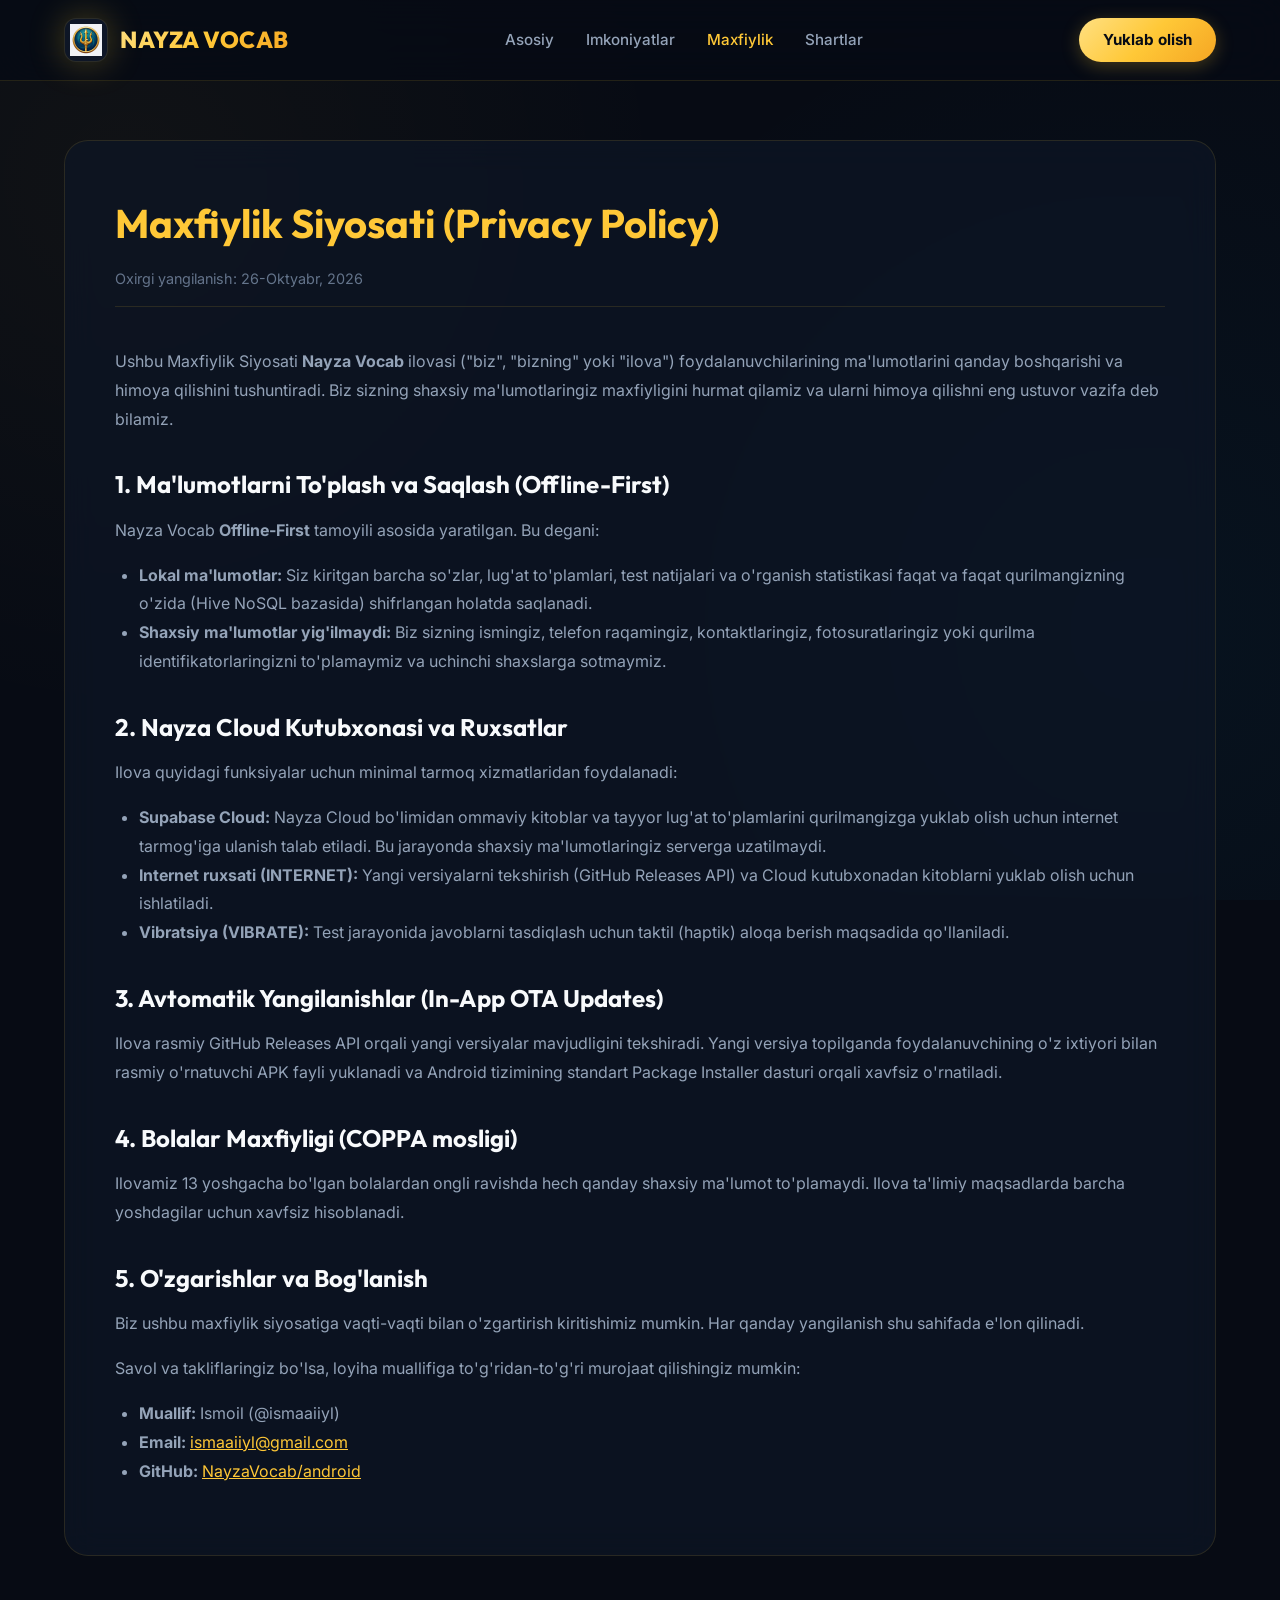
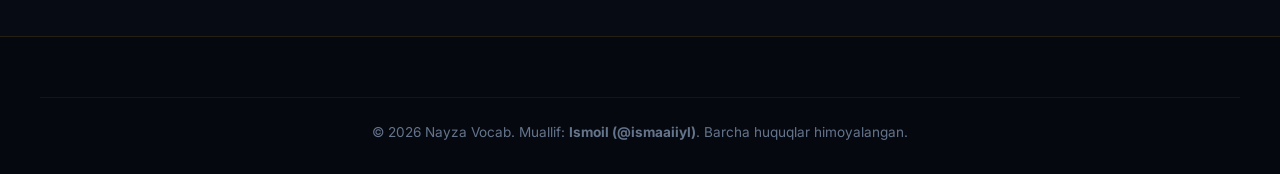
==== privacy.html @ 57da55fb "Initial website" ====
<!DOCTYPE html>
<html lang="uz">
<head>
  <meta charset="UTF-8">
  <meta name="viewport" content="width=device-width, initial-scale=1.0">
  <title>Maxfiylik Siyosati (Privacy Policy) — Nayza Vocab</title>
  <meta name="description" content="Nayza Vocab ilovasining rasmiy maxfiylik siyosati va ma'lumotlar xavfsizligi qoidalari.">
  <link rel="icon" type="image/png" href="assets/logo.png">

  <link rel="preconnect" href="https://fonts.googleapis.com">
  <link rel="preconnect" href="https://fonts.gstatic.com" crossorigin>
  <link href="https://fonts.googleapis.com/css2?family=Inter:wght@400;500;600;700&family=Outfit:wght@600;700;800&display=swap" rel="stylesheet">
  <link rel="stylesheet" href="css/style.css">
</head>
<body>

  <!-- NAVIGATION -->
  <header class="header">
    <div class="container nav-container">
      <a href="index.html" class="brand">
        <div class="brand-icon">
          <img src="assets/logo.png" alt="Nayza Vocab Logo">
        </div>
        <span class="brand-text">NAYZA VOCAB</span>
      </a>

      <nav>
        <ul class="nav-menu">
          <li><a href="index.html#hero" class="nav-link">Asosiy</a></li>
          <li><a href="index.html#features" class="nav-link">Imkoniyatlar</a></li>
          <li><a href="privacy.html" class="nav-link active">Maxfiylik</a></li>
          <li><a href="terms.html" class="nav-link">Shartlar</a></li>
        </ul>
      </nav>

      <a href="index.html#download" class="nav-btn">Yuklab olish</a>
    </div>
  </header>

  <!-- LEGAL CONTENT -->
  <main class="legal-page">
    <div class="container">
      <div class="legal-content">
        <h1 class="legal-title">Maxfiylik Siyosati (Privacy Policy)</h1>
        <p class="legal-update">Oxirgi yangilanish: 26-Oktyabr, 2026</p>

        <div class="legal-body">
          <p>
            Ushbu Maxfiylik Siyosati <strong>Nayza Vocab</strong> ilovasi ("biz", "bizning" yoki "ilova") 
            foydalanuvchilarining ma'lumotlarini qanday boshqarishi va himoya qilishini tushuntiradi. 
            Biz sizning shaxsiy ma'lumotlaringiz maxfiyligini hurmat qilamiz va ularni himoya qilishni eng ustuvor vazifa deb bilamiz.
          </p>

          <h2>1. Ma'lumotlarni To'plash va Saqlash (Offline-First)</h2>
          <p>
            Nayza Vocab <strong>Offline-First</strong> tamoyili asosida yaratilgan. Bu degani:
          </p>
          <ul>
            <li><strong>Lokal ma'lumotlar:</strong> Siz kiritgan barcha so'zlar, lug'at to'plamlari, test natijalari va o'rganish statistikasi faqat va faqat qurilmangizning o'zida (Hive NoSQL bazasida) shifrlangan holatda saqlanadi.</li>
            <li><strong>Shaxsiy ma'lumotlar yig'ilmaydi:</strong> Biz sizning ismingiz, telefon raqamingiz, kontaktlaringiz, fotosuratlaringiz yoki qurilma identifikatorlaringizni to'plamaymiz va uchinchi shaxslarga sotmaymiz.</li>
          </ul>

          <h2>2. Nayza Cloud Kutubxonasi va Ruxsatlar</h2>
          <p>
            Ilova quyidagi funksiyalar uchun minimal tarmoq xizmatlaridan foydalanadi:
          </p>
          <ul>
            <li><strong>Supabase Cloud:</strong> Nayza Cloud bo'limidan ommaviy kitoblar va tayyor lug'at to'plamlarini qurilmangizga yuklab olish uchun internet tarmog'iga ulanish talab etiladi. Bu jarayonda shaxsiy ma'lumotlaringiz serverga uzatilmaydi.</li>
            <li><strong>Internet ruxsati (INTERNET):</strong> Yangi versiyalarni tekshirish (GitHub Releases API) va Cloud kutubxonadan kitoblarni yuklab olish uchun ishlatiladi.</li>
            <li><strong>Vibratsiya (VIBRATE):</strong> Test jarayonida javoblarni tasdiqlash uchun taktil (haptik) aloqa berish maqsadida qo'llaniladi.</li>
          </ul>

          <h2>3. Avtomatik Yangilanishlar (In-App OTA Updates)</h2>
          <p>
            Ilova rasmiy GitHub Releases API orqali yangi versiyalar mavjudligini tekshiradi. 
            Yangi versiya topilganda foydalanuvchining o'z ixtiyori bilan rasmiy o'rnatuvchi APK fayli yuklanadi va Android tizimining standart Package Installer dasturi orqali xavfsiz o'rnatiladi.
          </p>

          <h2>4. Bolalar Maxfiyligi (COPPA mosligi)</h2>
          <p>
            Ilovamiz 13 yoshgacha bo'lgan bolalardan ongli ravishda hech qanday shaxsiy ma'lumot to'plamaydi. Ilova ta'limiy maqsadlarda barcha yoshdagilar uchun xavfsiz hisoblanadi.
          </p>

          <h2>5. O'zgarishlar va Bog'lanish</h2>
          <p>
            Biz ushbu maxfiylik siyosatiga vaqti-vaqti bilan o'zgartirish kiritishimiz mumkin. Har qanday yangilanish shu sahifada e'lon qilinadi.
          </p>
          <p>
            Savol va takliflaringiz bo'lsa, loyiha muallifiga to'g'ridan-to'g'ri murojaat qilishingiz mumkin:
          </p>
          <ul>
            <li><strong>Muallif:</strong> Ismoil (@ismaaiiyl)</li>
            <li><strong>Email:</strong> <a href="mailto:ismaaiiyl@gmail.com" style="color: var(--gold-primary);">ismaaiiyl@gmail.com</a></li>
            <li><strong>GitHub:</strong> <a href="https://github.com/NayzaVocab/android" target="_blank" rel="noopener" style="color: var(--gold-primary);">NayzaVocab/android</a></li>
          </ul>
        </div>
      </div>
    </div>
  </main>

  <!-- FOOTER -->
  <footer class="footer">
    <div class="container footer-bottom">
      <p>© 2026 Nayza Vocab. Muallif: <strong>Ismoil (@ismaaiiyl)</strong>. Barcha huquqlar himoyalangan.</p>
    </div>
  </footer>

</body>
</html>
---- css/style.css ----
/* ==========================================================================
   NAYZA VOCAB — ULTRA-PREMIUM DESIGN SYSTEM
   Palette: Deep Navy (#070B14) + Electric Gold (#FFC837 / #F5A623) + Glassmorphism
   Fonts: Outfit (Headings) & Inter (Body)
   ========================================================================== */

:root {
  --bg-main: #070B14;
  --bg-surface: #0E1626;
  --bg-card: rgba(14, 22, 38, 0.7);
  --bg-card-hover: rgba(22, 34, 58, 0.85);
  
  --border-subtle: rgba(255, 200, 55, 0.12);
  --border-focus: rgba(255, 200, 55, 0.5);

  --gold-primary: #FFC837;
  --gold-secondary: #F5A623;
  --gold-gradient: linear-gradient(135deg, #FFE082 0%, #FFC837 50%, #F5A623 100%);
  --gold-glow: 0 0 35px rgba(255, 200, 55, 0.28);
  --blue-glow: 0 0 45px rgba(56, 189, 248, 0.12);

  --text-main: #F8FAFC;
  --text-muted: #94A3B8;
  --text-dim: #64748B;

  --font-heading: 'Outfit', sans-serif;
  --font-body: 'Inter', sans-serif;

  --radius-sm: 8px;
  --radius-md: 16px;
  --radius-lg: 24px;
  --radius-pill: 9999px;

  --transition: all 0.3s cubic-bezier(0.16, 1, 0.3, 1);
}

*, *::before, *::after {
  margin: 0;
  padding: 0;
  box-sizing: border-box;
}

html {
  scroll-behavior: smooth;
  font-size: 16px;
}

body {
  font-family: var(--font-body);
  background-color: var(--bg-main);
  color: var(--text-main);
  line-height: 1.6;
  overflow-x: hidden;
  background-image: 
    radial-gradient(circle at 10% 20%, rgba(255, 200, 55, 0.04) 0%, transparent 40%),
    radial-gradient(circle at 90% 70%, rgba(14, 165, 233, 0.05) 0%, transparent 50%);
  background-attachment: fixed;
}

.container {
  width: 100%;
  max-width: 1200px;
  margin: 0 auto;
  padding: 0 24px;
}

/* ================= HEADER / NAVBAR ================= */
.header {
  position: fixed;
  top: 0;
  left: 0;
  width: 100%;
  z-index: 1000;
  background: rgba(7, 11, 20, 0.85);
  backdrop-filter: blur(20px);
  border-bottom: 1px solid var(--border-subtle);
  transition: var(--transition);
}

.nav-container {
  display: flex;
  align-items: center;
  justify-content: space-between;
  height: 80px;
}

.brand {
  display: flex;
  align-items: center;
  gap: 12px;
  text-decoration: none;
  color: var(--text-main);
}

.brand-icon {
  width: 44px;
  height: 44px;
  border-radius: 12px;
  background: var(--bg-surface);
  border: 1px solid var(--border-subtle);
  display: flex;
  align-items: center;
  justify-content: center;
  box-shadow: var(--gold-glow);
}

.brand-icon img {
  width: 32px;
  height: 32px;
  object-fit: contain;
}

.brand-text {
  font-family: var(--font-heading);
  font-weight: 800;
  font-size: 1.45rem;
  letter-spacing: 0.5px;
  background: var(--gold-gradient);
  -webkit-background-clip: text;
  -webkit-text-fill-color: transparent;
}

.nav-menu {
  display: flex;
  align-items: center;
  list-style: none;
  gap: 32px;
}

.nav-link {
  text-decoration: none;
  color: var(--text-muted);
  font-size: 0.95rem;
  font-weight: 500;
  transition: var(--transition);
}

.nav-link:hover, .nav-link.active {
  color: var(--gold-primary);
}

.nav-btn {
  display: inline-flex;
  align-items: center;
  gap: 8px;
  background: var(--gold-gradient);
  color: #070B14;
  padding: 10px 24px;
  border-radius: var(--radius-pill);
  font-weight: 700;
  font-size: 0.95rem;
  text-decoration: none;
  transition: var(--transition);
  box-shadow: 0 4px 18px rgba(255, 200, 55, 0.25);
}

.nav-btn:hover {
  transform: translateY(-2px);
  box-shadow: 0 8px 24px rgba(255, 200, 55, 0.45);
}

.menu-toggle {
  display: none;
  background: none;
  border: none;
  color: var(--text-main);
  font-size: 1.6rem;
  cursor: pointer;
}

/* ================= HERO SECTION ================= */
.hero {
  padding: 160px 0 100px;
  position: relative;
}

.hero-grid {
  display: grid;
  grid-template-columns: 1.15fr 0.85fr;
  align-items: center;
  gap: 60px;
}

.hero-badge {
  display: inline-flex;
  align-items: center;
  gap: 10px;
  background: rgba(255, 200, 55, 0.08);
  border: 1px solid var(--border-subtle);
  padding: 8px 18px;
  border-radius: var(--radius-pill);
  font-size: 0.85rem;
  font-weight: 600;
  color: var(--gold-primary);
  margin-bottom: 24px;
}

.badge-pulse {
  width: 8px;
  height: 8px;
  background: var(--gold-primary);
  border-radius: 50%;
  box-shadow: 0 0 10px var(--gold-primary);
  animation: pulse 2s infinite;
}

@keyframes pulse {
  0% { transform: scale(0.95); opacity: 0.8; }
  50% { transform: scale(1.3); opacity: 1; }
  100% { transform: scale(0.95); opacity: 0.8; }
}

.hero-title {
  font-family: var(--font-heading);
  font-size: 3.6rem;
  line-height: 1.15;
  font-weight: 800;
  margin-bottom: 20px;
  letter-spacing: -1px;
}

.hero-title span {
  background: var(--gold-gradient);
  -webkit-background-clip: text;
  -webkit-text-fill-color: transparent;
}

.hero-desc {
  font-size: 1.15rem;
  color: var(--text-muted);
  margin-bottom: 36px;
  max-width: 540px;
  line-height: 1.7;
}

.hero-actions {
  display: flex;
  flex-wrap: wrap;
  gap: 16px;
  margin-bottom: 36px;
}

.btn-primary {
  display: inline-flex;
  align-items: center;
  gap: 12px;
  background: var(--gold-gradient);
  color: #070B14;
  padding: 16px 34px;
  border-radius: var(--radius-pill);
  font-weight: 700;
  font-size: 1.05rem;
  text-decoration: none;
  transition: var(--transition);
  box-shadow: 0 8px 30px rgba(255, 200, 55, 0.35);
  border: none;
  cursor: pointer;
}

.btn-primary:hover {
  transform: translateY(-3px) scale(1.02);
  box-shadow: 0 12px 38px rgba(255, 200, 55, 0.55);
}

.btn-secondary {
  display: inline-flex;
  align-items: center;
  gap: 10px;
  background: rgba(255, 255, 255, 0.05);
  color: var(--text-main);
  padding: 16px 28px;
  border-radius: var(--radius-pill);
  font-weight: 600;
  font-size: 1.05rem;
  text-decoration: none;
  border: 1px solid rgba(255, 255, 255, 0.1);
  transition: var(--transition);
}

.btn-secondary:hover {
  background: rgba(255, 255, 255, 0.1);
  border-color: var(--gold-primary);
  transform: translateY(-3px);
}

.release-meta {
  display: flex;
  align-items: center;
  gap: 20px;
  font-size: 0.85rem;
  color: var(--text-dim);
}

.release-meta span {
  display: inline-flex;
  align-items: center;
  gap: 6px;
}

/* Phone Mockup Frame */
.hero-visual {
  position: relative;
  display: flex;
  flex-direction: column;
  align-items: center;
}

.mockup-container {
  position: relative;
  width: 310px;
  height: 630px;
  background: #000;
  border-radius: 46px;
  border: 10px solid #1A2538;
  box-shadow: 0 25px 65px rgba(0, 0, 0, 0.8), var(--gold-glow);
  overflow: hidden;
  transition: var(--transition);
}

.mockup-notch {
  position: absolute;
  top: 0;
  left: 50%;
  transform: translateX(-50%);
  width: 120px;
  height: 22px;
  background: #1A2538;
  border-bottom-left-radius: 14px;
  border-bottom-right-radius: 14px;
  z-index: 10;
}

.mockup-screen {
  width: 100%;
  height: 100%;
  object-fit: cover;
  display: block;
  transition: opacity 0.3s ease;
}

.mockup-tabs {
  display: flex;
  gap: 10px;
  margin-top: 24px;
  background: rgba(14, 22, 38, 0.8);
  padding: 6px;
  border-radius: var(--radius-pill);
  border: 1px solid var(--border-subtle);
}

.mockup-tab-btn {
  background: none;
  border: none;
  color: var(--text-dim);
  padding: 8px 18px;
  border-radius: var(--radius-pill);
  font-size: 0.85rem;
  font-weight: 600;
  cursor: pointer;
  transition: var(--transition);
}

.mockup-tab-btn.active {
  background: var(--gold-gradient);
  color: #070B14;
}

/* ================= SECTION HEADINGS ================= */
.section-header {
  text-align: center;
  max-width: 680px;
  margin: 0 auto 60px;
}

.section-tag {
  display: inline-block;
  font-size: 0.85rem;
  font-weight: 700;
  text-transform: uppercase;
  letter-spacing: 1.5px;
  color: var(--gold-primary);
  margin-bottom: 12px;
}

.section-title {
  font-family: var(--font-heading);
  font-size: 2.6rem;
  font-weight: 800;
  letter-spacing: -0.5px;
  margin-bottom: 16px;
}

.section-desc {
  font-size: 1.1rem;
  color: var(--text-muted);
}

/* ================= FEATURES SECTION ================= */
.features {
  padding: 100px 0;
  position: relative;
}

.features-grid {
  display: grid;
  grid-template-columns: repeat(3, 1fr);
  gap: 28px;
}

.feature-card {
  background: var(--bg-card);
  border: 1px solid var(--border-subtle);
  border-radius: var(--radius-lg);
  padding: 36px 28px;
  backdrop-filter: blur(12px);
  transition: var(--transition);
  position: relative;
  overflow: hidden;
}

.feature-card::before {
  content: '';
  position: absolute;
  top: 0;
  left: 0;
  width: 100%;
  height: 3px;
  background: var(--gold-gradient);
  opacity: 0;
  transition: var(--transition);
}

.feature-card:hover {
  transform: translateY(-6px);
  border-color: var(--border-focus);
  background: var(--bg-card-hover);
  box-shadow: 0 16px 40px rgba(0, 0, 0, 0.4);
}

.feature-card:hover::before {
  opacity: 1;
}

.feature-icon {
  width: 58px;
  height: 58px;
  border-radius: var(--radius-md);
  background: rgba(255, 200, 55, 0.1);
  border: 1px solid rgba(255, 200, 55, 0.2);
  display: flex;
  align-items: center;
  justify-content: center;
  font-size: 1.8rem;
  margin-bottom: 24px;
  color: var(--gold-primary);
}

.feature-title {
  font-family: var(--font-heading);
  font-size: 1.3rem;
  font-weight: 700;
  margin-bottom: 12px;
}

.feature-desc {
  font-size: 0.95rem;
  color: var(--text-muted);
  line-height: 1.6;
}

/* ================= HOW IT WORKS (STEPS) ================= */
.steps {
  padding: 100px 0;
  background: linear-gradient(180deg, transparent, rgba(14, 22, 38, 0.4), transparent);
}

.steps-grid {
  display: grid;
  grid-template-columns: repeat(3, 1fr);
  gap: 32px;
}

.step-card {
  background: var(--bg-card);
  border: 1px solid var(--border-subtle);
  border-radius: var(--radius-lg);
  padding: 36px 28px;
  position: relative;
}

.step-number {
  font-family: var(--font-heading);
  font-size: 2.8rem;
  font-weight: 900;
  background: var(--gold-gradient);
  -webkit-background-clip: text;
  -webkit-text-fill-color: transparent;
  line-height: 1;
  margin-bottom: 16px;
}

.step-title {
  font-size: 1.25rem;
  font-weight: 700;
  margin-bottom: 10px;
}

.step-desc {
  font-size: 0.95rem;
  color: var(--text-muted);
  line-height: 1.6;
}

/* ================= FAQ SECTION ================= */
.faq {
  padding: 100px 0;
}

.faq-list {
  max-width: 800px;
  margin: 0 auto;
  display: flex;
  flex-direction: column;
  gap: 16px;
}

.faq-item {
  background: var(--bg-card);
  border: 1px solid var(--border-subtle);
  border-radius: var(--radius-md);
  overflow: hidden;
  transition: var(--transition);
}

.faq-question {
  width: 100%;
  padding: 22px 28px;
  text-align: left;
  background: none;
  border: none;
  color: var(--text-main);
  font-family: var(--font-heading);
  font-size: 1.15rem;
  font-weight: 600;
  cursor: pointer;
  display: flex;
  justify-content: space-between;
  align-items: center;
}

.faq-chevron {
  transition: var(--transition);
  font-size: 1.2rem;
  color: var(--gold-primary);
}

.faq-item.active .faq-chevron {
  transform: rotate(180deg);
}

.faq-answer {
  max-height: 0;
  overflow: hidden;
  transition: max-height 0.3s ease;
  padding: 0 28px;
  color: var(--text-muted);
  font-size: 0.95rem;
  line-height: 1.7;
}

.faq-item.active .faq-answer {
  padding-bottom: 22px;
}

/* ================= CTA BANNER ================= */
.cta-banner {
  padding: 80px 0 120px;
}

.cta-box {
  background: linear-gradient(135deg, rgba(255, 200, 55, 0.12), rgba(14, 22, 38, 0.9));
  border: 1px solid var(--border-focus);
  border-radius: var(--radius-lg);
  padding: 60px 40px;
  text-align: center;
  box-shadow: var(--gold-glow);
}

.cta-title {
  font-family: var(--font-heading);
  font-size: 2.5rem;
  font-weight: 800;
  margin-bottom: 16px;
}

.cta-desc {
  font-size: 1.1rem;
  color: var(--text-muted);
  max-width: 600px;
  margin: 0 auto 36px;
}

/* ================= LEGAL PAGES (PRIVACY & TERMS) ================= */
.legal-page {
  padding: 140px 0 80px;
}

.legal-content {
  background: var(--bg-card);
  border: 1px solid var(--border-subtle);
  border-radius: var(--radius-lg);
  padding: 50px;
  backdrop-filter: blur(16px);
}

.legal-title {
  font-family: var(--font-heading);
  font-size: 2.5rem;
  color: var(--gold-primary);
  margin-bottom: 12px;
}

.legal-update {
  font-size: 0.9rem;
  color: var(--text-dim);
  margin-bottom: 40px;
  border-bottom: 1px solid var(--border-subtle);
  padding-bottom: 16px;
}

.legal-body h2 {
  font-family: var(--font-heading);
  font-size: 1.5rem;
  color: var(--text-main);
  margin: 32px 0 12px;
}

.legal-body p {
  color: var(--text-muted);
  margin-bottom: 16px;
  font-size: 1rem;
  line-height: 1.8;
}

.legal-body ul {
  padding-left: 24px;
  color: var(--text-muted);
  margin-bottom: 20px;
  line-height: 1.8;
}

/* ================= FOOTER ================= */
.footer {
  border-top: 1px solid var(--border-subtle);
  background: #05080F;
  padding: 60px 0 30px;
}

.footer-grid {
  display: grid;
  grid-template-columns: 2fr 1fr 1fr;
  gap: 40px;
  margin-bottom: 40px;
}

.footer-brand-desc {
  color: var(--text-dim);
  font-size: 0.95rem;
  margin-top: 12px;
  max-width: 360px;
}

.footer-col-title {
  font-family: var(--font-heading);
  font-size: 1.1rem;
  font-weight: 700;
  margin-bottom: 18px;
  color: var(--text-main);
}

.footer-links {
  list-style: none;
  display: flex;
  flex-direction: column;
  gap: 12px;
}

.footer-links a {
  text-decoration: none;
  color: var(--text-muted);
  font-size: 0.9rem;
  transition: var(--transition);
}

.footer-links a:hover {
  color: var(--gold-primary);
}

.footer-bottom {
  text-align: center;
  padding-top: 24px;
  border-top: 1px solid rgba(255, 255, 255, 0.05);
  font-size: 0.85rem;
  color: var(--text-dim);
}

/* ================= RESPONSIVE DESIGN ================= */
@media (max-width: 992px) {
  .hero-grid {
    grid-template-columns: 1fr;
    text-align: center;
  }
  .hero-desc {
    margin-left: auto;
    margin-right: auto;
  }
  .hero-actions {
    justify-content: center;
  }
  .release-meta {
    justify-content: center;
  }
  .features-grid {
    grid-template-columns: repeat(2, 1fr);
  }
  .steps-grid {
    grid-template-columns: 1fr;
  }
  .footer-grid {
    grid-template-columns: 1fr;
  }
  .legal-content {
    padding: 30px 20px;
  }
}

@media (max-width: 640px) {
  .hero-title {
    font-size: 2.4rem;
  }
  .nav-menu {
    display: none;
  }
  .menu-toggle {
    display: block;
  }
  .features-grid {
    grid-template-columns: 1fr;
  }
  .mockup-container {
    width: 270px;
    height: 550px;
  }
}
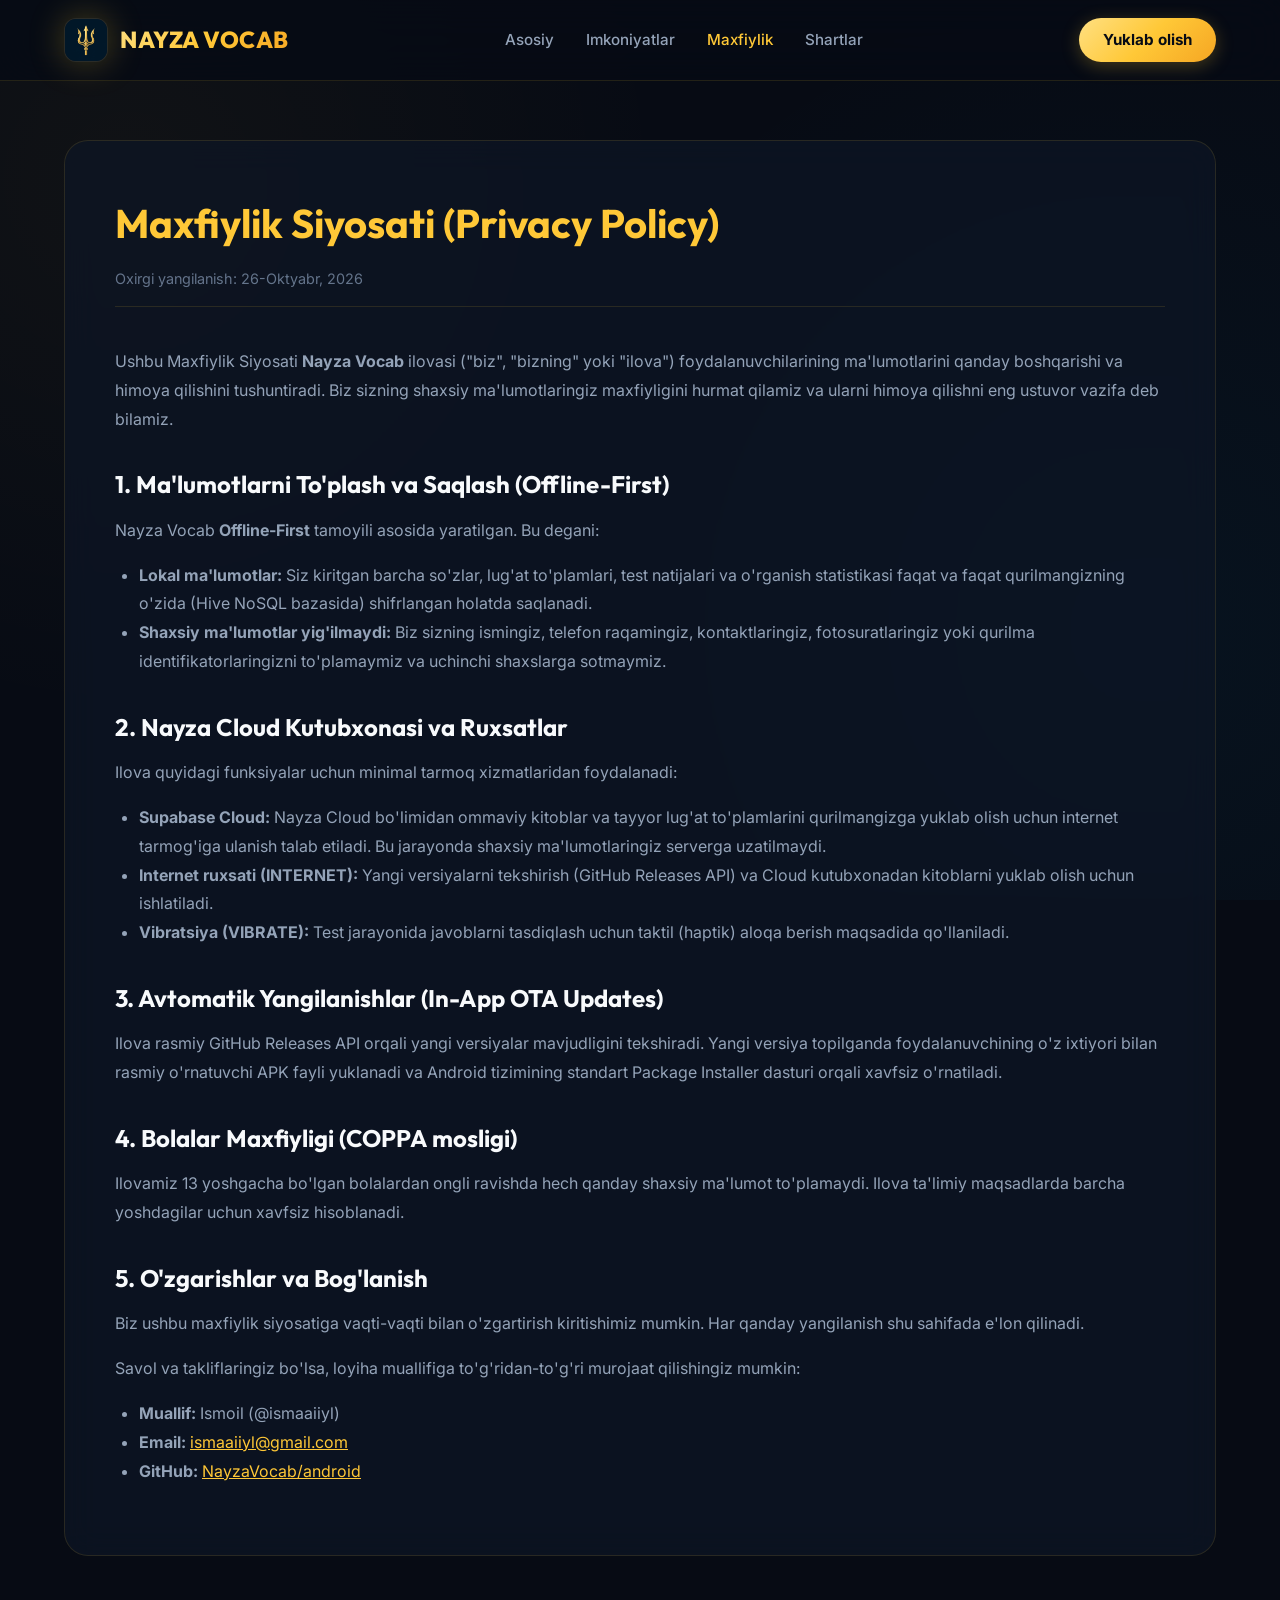
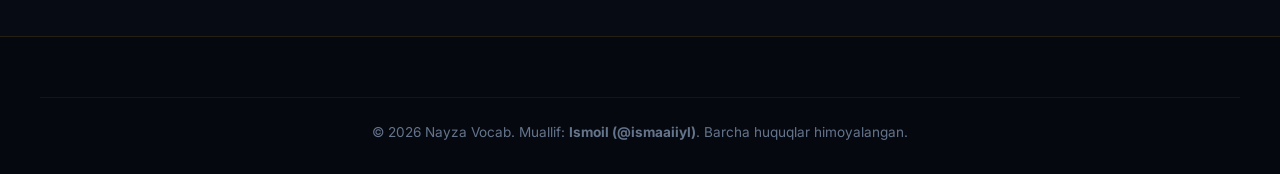
==== commit ea8785d2: "screenshots" ====
--- a/privacy.html
+++ b/privacy.html
@@ -34,6 +34,7 @@
       </nav>
 
       <a href="index.html#download" class="nav-btn">Yuklab olish</a>
+      <button class="menu-toggle" aria-label="Menyu">☰</button>
     </div>
   </header>
 
@@ -105,5 +106,6 @@
     </div>
   </footer>
 
+  <script src="js/app.js"></script>
 </body>
 </html>
--- a/css/style.css
+++ b/css/style.css
@@ -102,12 +102,13 @@
   align-items: center;
   justify-content: center;
   box-shadow: var(--gold-glow);
+  overflow: hidden;
 }
 
 .brand-icon img {
-  width: 32px;
-  height: 32px;
-  object-fit: contain;
+  width: 100%;
+  height: 100%;
+  object-fit: cover;
 }
 
 .brand-text {
@@ -340,29 +341,54 @@
 
 .mockup-tabs {
   display: flex;
-  gap: 10px;
-  margin-top: 24px;
-  background: rgba(14, 22, 38, 0.8);
+  flex-wrap: wrap;
+  justify-content: center;
+  gap: 8px;
+  margin-top: 22px;
+  background: rgba(14, 22, 38, 0.85);
   padding: 6px;
   border-radius: var(--radius-pill);
   border: 1px solid var(--border-subtle);
+  max-width: 440px;
 }
 
 .mockup-tab-btn {
   background: none;
   border: none;
   color: var(--text-dim);
-  padding: 8px 18px;
+  padding: 8px 15px;
   border-radius: var(--radius-pill);
-  font-size: 0.85rem;
+  font-size: 0.84rem;
   font-weight: 600;
   cursor: pointer;
   transition: var(--transition);
+  white-space: nowrap;
+}
+
+.mockup-tab-btn:hover {
+  color: var(--text-main);
 }
 
 .mockup-tab-btn.active {
   background: var(--gold-gradient);
   color: #070B14;
+  font-weight: 700;
+  box-shadow: 0 4px 14px rgba(255, 200, 55, 0.35);
+}
+
+.mockup-caption {
+  margin-top: 14px;
+  font-size: 0.9rem;
+  color: var(--text-muted);
+  text-align: center;
+  max-width: 380px;
+  line-height: 1.5;
+  min-height: 44px;
+  transition: opacity 0.25s ease;
+}
+
+.mockup-caption strong {
+  color: var(--gold-primary);
 }
 
 /* ================= SECTION HEADINGS ================= */
@@ -704,11 +730,15 @@
   color: var(--text-dim);
 }
 
-/* ================= RESPONSIVE DESIGN ================= */
+/* ================= RESPONSIVE DESIGN (TABLET & MOBILE) ================= */
 @media (max-width: 992px) {
+  .hero {
+    padding: 130px 0 80px;
+  }
   .hero-grid {
     grid-template-columns: 1fr;
     text-align: center;
+    gap: 48px;
   }
   .hero-desc {
     margin-left: auto;
@@ -725,30 +755,370 @@
   }
   .steps-grid {
     grid-template-columns: 1fr;
+    max-width: 520px;
+    margin: 0 auto;
   }
   .footer-grid {
     grid-template-columns: 1fr;
+    text-align: center;
+  }
+  .footer-brand-desc {
+    margin: 10px auto 0;
+  }
+  .footer-links {
+    align-items: center;
   }
   .legal-content {
-    padding: 30px 20px;
-  }
-}
-
-@media (max-width: 640px) {
-  .hero-title {
-    font-size: 2.4rem;
-  }
+    padding: 36px 24px;
+  }
+}
+
+@media (max-width: 768px) {
+  .nav-container {
+    height: 64px;
+    gap: 8px;
+  }
+
+  .brand {
+    gap: 8px;
+    flex-shrink: 0;
+  }
+
+  .brand-icon {
+    width: 34px;
+    height: 34px;
+    border-radius: 9px;
+  }
+
+  .brand-text {
+    font-size: 1.1rem;
+    letter-spacing: 0.2px;
+    white-space: nowrap;
+  }
+
+  /* Compact header CTA button on mobile */
+  .header .nav-btn {
+    margin-left: auto;
+    padding: 6px 12px;
+    font-size: 0.78rem;
+    font-weight: 700;
+    gap: 4px;
+    white-space: nowrap;
+    flex-shrink: 0;
+    box-shadow: 0 2px 10px rgba(255, 200, 55, 0.2);
+  }
+
+  .menu-toggle {
+    display: flex;
+    align-items: center;
+    justify-content: center;
+    width: 36px;
+    height: 36px;
+    flex-shrink: 0;
+    border-radius: 8px;
+    border: 1px solid var(--border-subtle);
+    background: rgba(255, 255, 255, 0.03);
+    color: var(--gold-primary);
+    font-size: 1.25rem;
+  }
+
+  /* Full-width mobile dropdown menu */
   .nav-menu {
     display: none;
-  }
-  .menu-toggle {
+    position: absolute;
+    top: 64px;
+    left: 0;
+    width: 100%;
+    flex-direction: column;
+    background: rgba(7, 11, 20, 0.96);
+    backdrop-filter: blur(24px);
+    -webkit-backdrop-filter: blur(24px);
+    border-bottom: 1px solid var(--border-focus);
+    padding: 20px 24px 28px;
+    gap: 18px;
+    box-shadow: 0 20px 40px rgba(0, 0, 0, 0.8);
+  }
+
+  .nav-menu.open {
+    display: flex;
+    animation: slideDown 0.25s cubic-bezier(0.16, 1, 0.3, 1);
+  }
+
+  @keyframes slideDown {
+    from {
+      opacity: 0;
+      transform: translateY(-10px);
+    }
+    to {
+      opacity: 1;
+      transform: translateY(0);
+    }
+  }
+
+  .nav-link {
+    font-size: 1.05rem;
+    padding: 8px 0;
     display: block;
-  }
+    border-bottom: 1px solid rgba(255, 255, 255, 0.04);
+  }
+
+  /* Hero Section */
+  .hero {
+    padding: 95px 0 50px;
+  }
+
+  .hero-badge {
+    font-size: 0.78rem;
+    padding: 6px 14px;
+    margin-bottom: 16px;
+  }
+
+  .hero-title {
+    font-size: clamp(2rem, 7.5vw, 2.6rem);
+    letter-spacing: -0.5px;
+    margin-bottom: 16px;
+  }
+
+  .hero-desc {
+    font-size: 0.98rem;
+    line-height: 1.6;
+    margin-bottom: 24px;
+    padding: 0 4px;
+  }
+
+  .hero-actions {
+    flex-direction: column;
+    width: 100%;
+    gap: 12px;
+    margin-bottom: 24px;
+  }
+
+  .btn-primary, .btn-secondary {
+    width: 100%;
+    justify-content: center;
+    padding: 14px 20px;
+    font-size: 0.95rem;
+  }
+
+  .release-meta {
+    flex-wrap: wrap;
+    gap: 8px 12px;
+    font-size: 0.78rem;
+  }
+
+  /* Mockup Frame */
+  .mockup-container {
+    width: min(280px, 80vw);
+    height: auto;
+    aspect-ratio: 9/18.5;
+    border-width: 8px;
+    border-radius: 36px;
+    margin: 0 auto;
+  }
+
+  .mockup-notch {
+    width: 90px;
+    height: 18px;
+  }
+
+  .mockup-tabs {
+    margin-top: 16px;
+    padding: 5px;
+    gap: 6px;
+    border-radius: var(--radius-md);
+    max-width: 320px;
+  }
+
+  .mockup-tab-btn {
+    padding: 6px 10px;
+    font-size: 0.75rem;
+  }
+
+  .mockup-caption {
+    font-size: 0.82rem;
+    padding: 0 10px;
+    max-width: 320px;
+    min-height: 48px;
+  }
+
+  /* Content Sections */
+  .features, .steps, .faq {
+    padding: 55px 0;
+  }
+
+  .section-header {
+    margin-bottom: 36px;
+  }
+
+  .section-title {
+    font-size: 1.85rem;
+    line-height: 1.25;
+  }
+
+  .section-desc {
+    font-size: 0.95rem;
+  }
+
   .features-grid {
     grid-template-columns: 1fr;
-  }
+    gap: 18px;
+  }
+
+  .feature-card {
+    padding: 26px 20px;
+    border-radius: 18px;
+  }
+
+  .feature-icon {
+    width: 48px;
+    height: 48px;
+    font-size: 1.5rem;
+    margin-bottom: 16px;
+  }
+
+  .feature-title {
+    font-size: 1.15rem;
+  }
+
+  .step-card {
+    padding: 26px 20px;
+    border-radius: 18px;
+  }
+
+  .step-number {
+    font-size: 2.2rem;
+    margin-bottom: 10px;
+  }
+
+  .faq-question {
+    padding: 16px 20px;
+    font-size: 1rem;
+  }
+
+  .faq-answer {
+    padding: 0 20px;
+    font-size: 0.9rem;
+  }
+
+  .faq-item.active .faq-answer {
+    padding-bottom: 18px;
+  }
+
+  .cta-banner {
+    padding: 30px 0 36px;
+  }
+
+  .cta-box {
+    padding: 32px 18px;
+    border-radius: 18px;
+  }
+
+  .cta-title {
+    font-size: 1.65rem;
+  }
+
+  .cta-desc {
+    font-size: 0.92rem;
+    margin-bottom: 20px;
+  }
+
+  /* Compact Mobile Footer */
+  .footer {
+    padding: 32px 0 20px;
+  }
+
+  .footer-grid {
+    display: grid;
+    grid-template-columns: 1fr 1fr;
+    gap: 18px 14px;
+    margin-bottom: 20px;
+  }
+
+  .footer-col:first-child {
+    grid-column: 1 / -1;
+    display: flex;
+    flex-direction: column;
+    align-items: center;
+    text-align: center;
+    margin-bottom: 4px;
+  }
+
+  .footer-col:first-child .brand {
+    justify-content: center;
+  }
+
+  .footer-brand-desc {
+    display: none;
+  }
+
+  .footer-col-title {
+    font-size: 0.86rem;
+    font-weight: 700;
+    margin-bottom: 10px;
+    color: var(--gold-primary);
+    text-align: center;
+  }
+
+  .footer-links {
+    align-items: center;
+    gap: 8px;
+  }
+
+  .footer-links a {
+    font-size: 0.8rem;
+    color: var(--text-muted);
+  }
+
+  .footer-bottom {
+    padding-top: 14px;
+    font-size: 0.76rem;
+    line-height: 1.5;
+  }
+}
+
+@media (max-width: 420px) {
+  /* Ultra-small phones (320px - 400px) */
+  .container {
+    padding: 0 16px;
+  }
+
+  .brand {
+    gap: 6px;
+  }
+
+  .brand-icon {
+    width: 30px;
+    height: 30px;
+    border-radius: 8px;
+  }
+
+  .brand-text {
+    font-size: 0.98rem;
+  }
+
+  .header .nav-btn {
+    padding: 5px 9px;
+    font-size: 0.72rem;
+  }
+
+  .menu-toggle {
+    width: 32px;
+    height: 32px;
+    font-size: 1.15rem;
+  }
+
+  .hero-title {
+    font-size: 1.8rem;
+  }
+
   .mockup-container {
-    width: 270px;
-    height: 550px;
-  }
-}
+    width: 240px;
+    border-radius: 30px;
+    border-width: 7px;
+  }
+
+  .mockup-tab-btn {
+    padding: 5px 9px;
+    font-size: 0.72rem;
+  }
+}
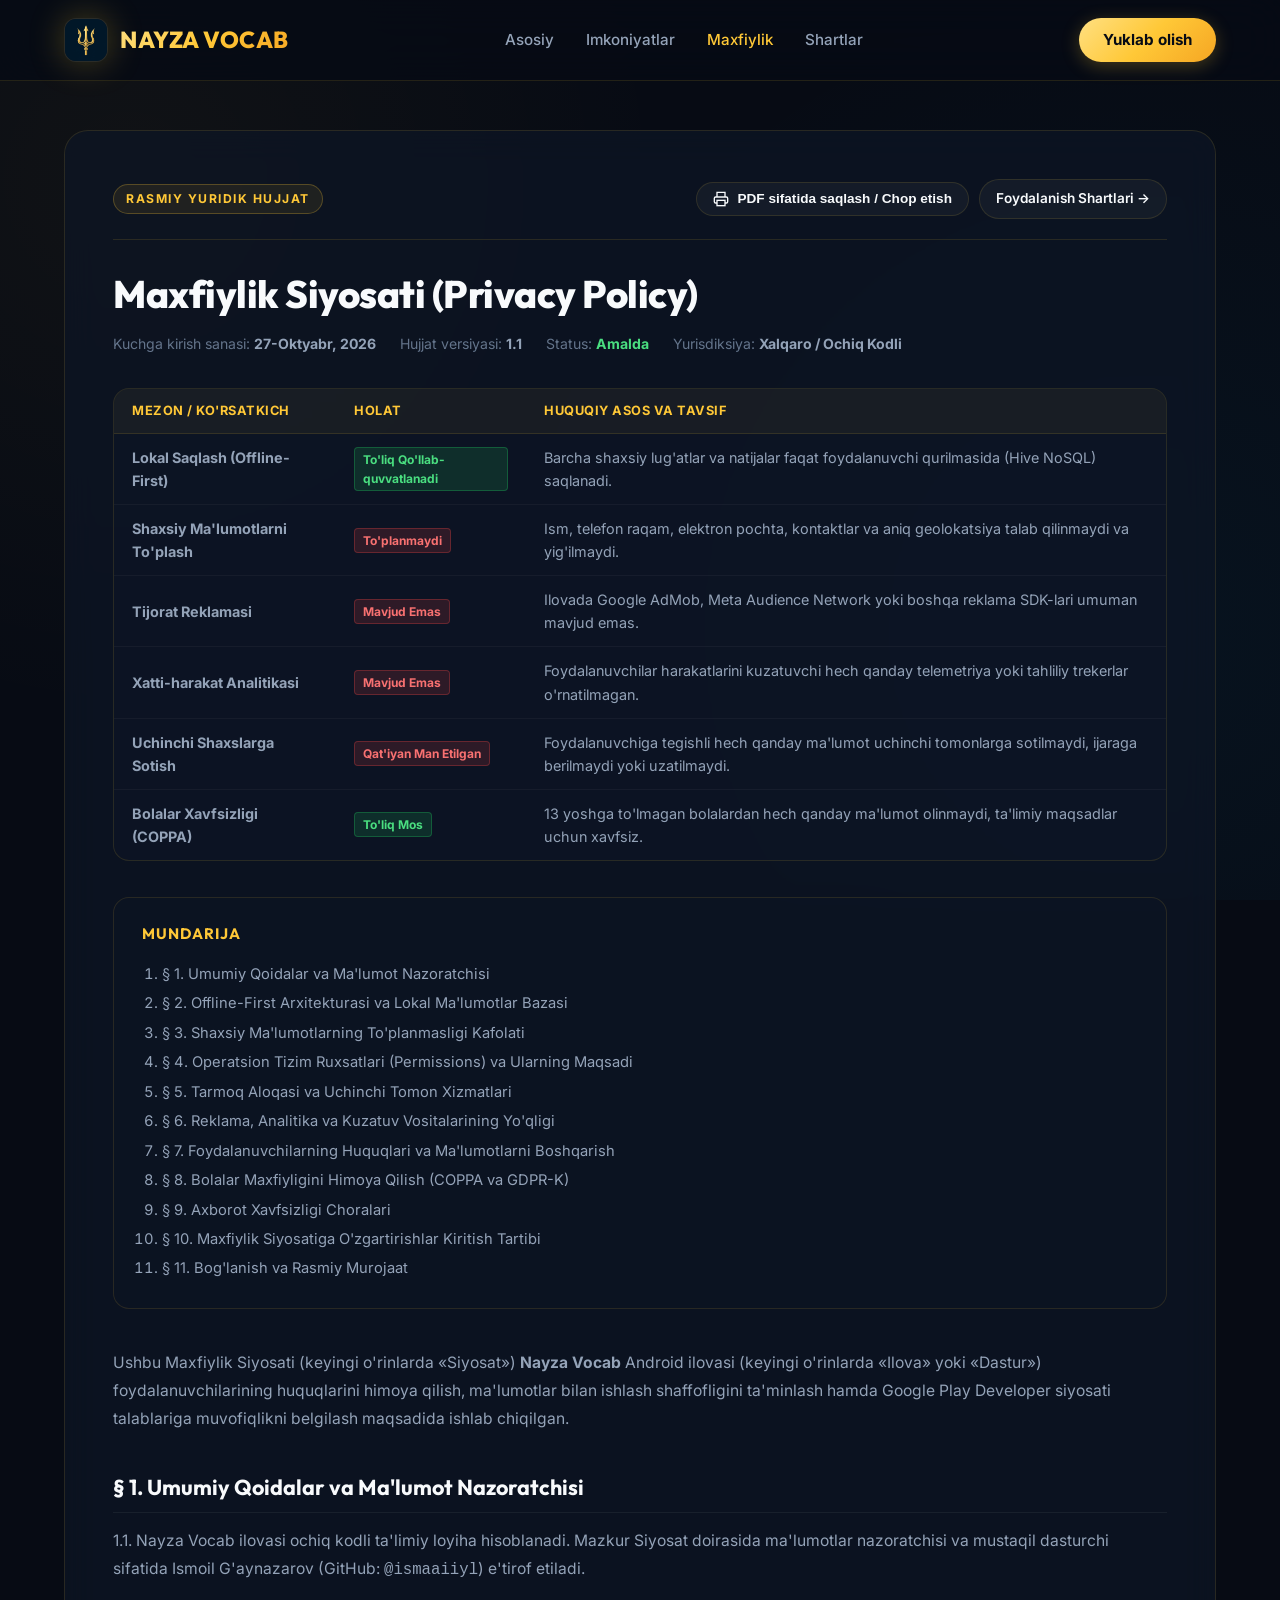
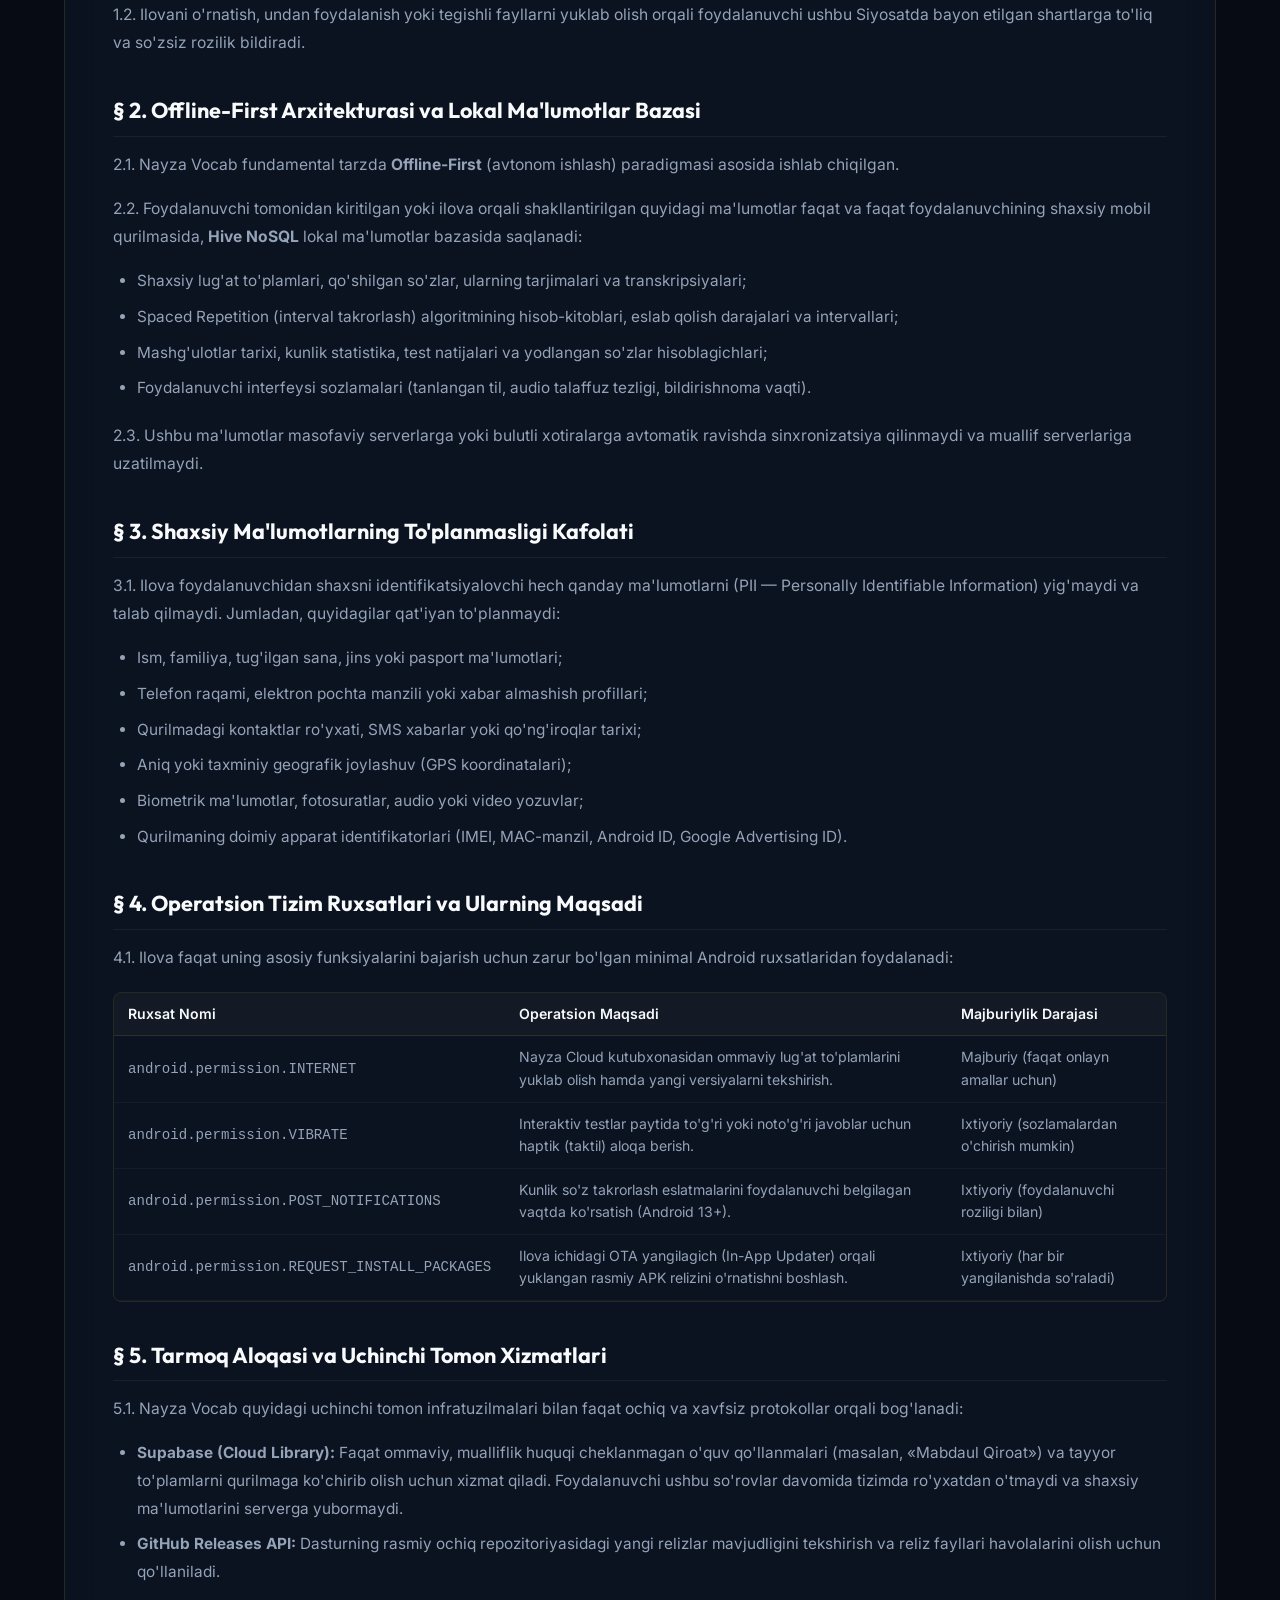
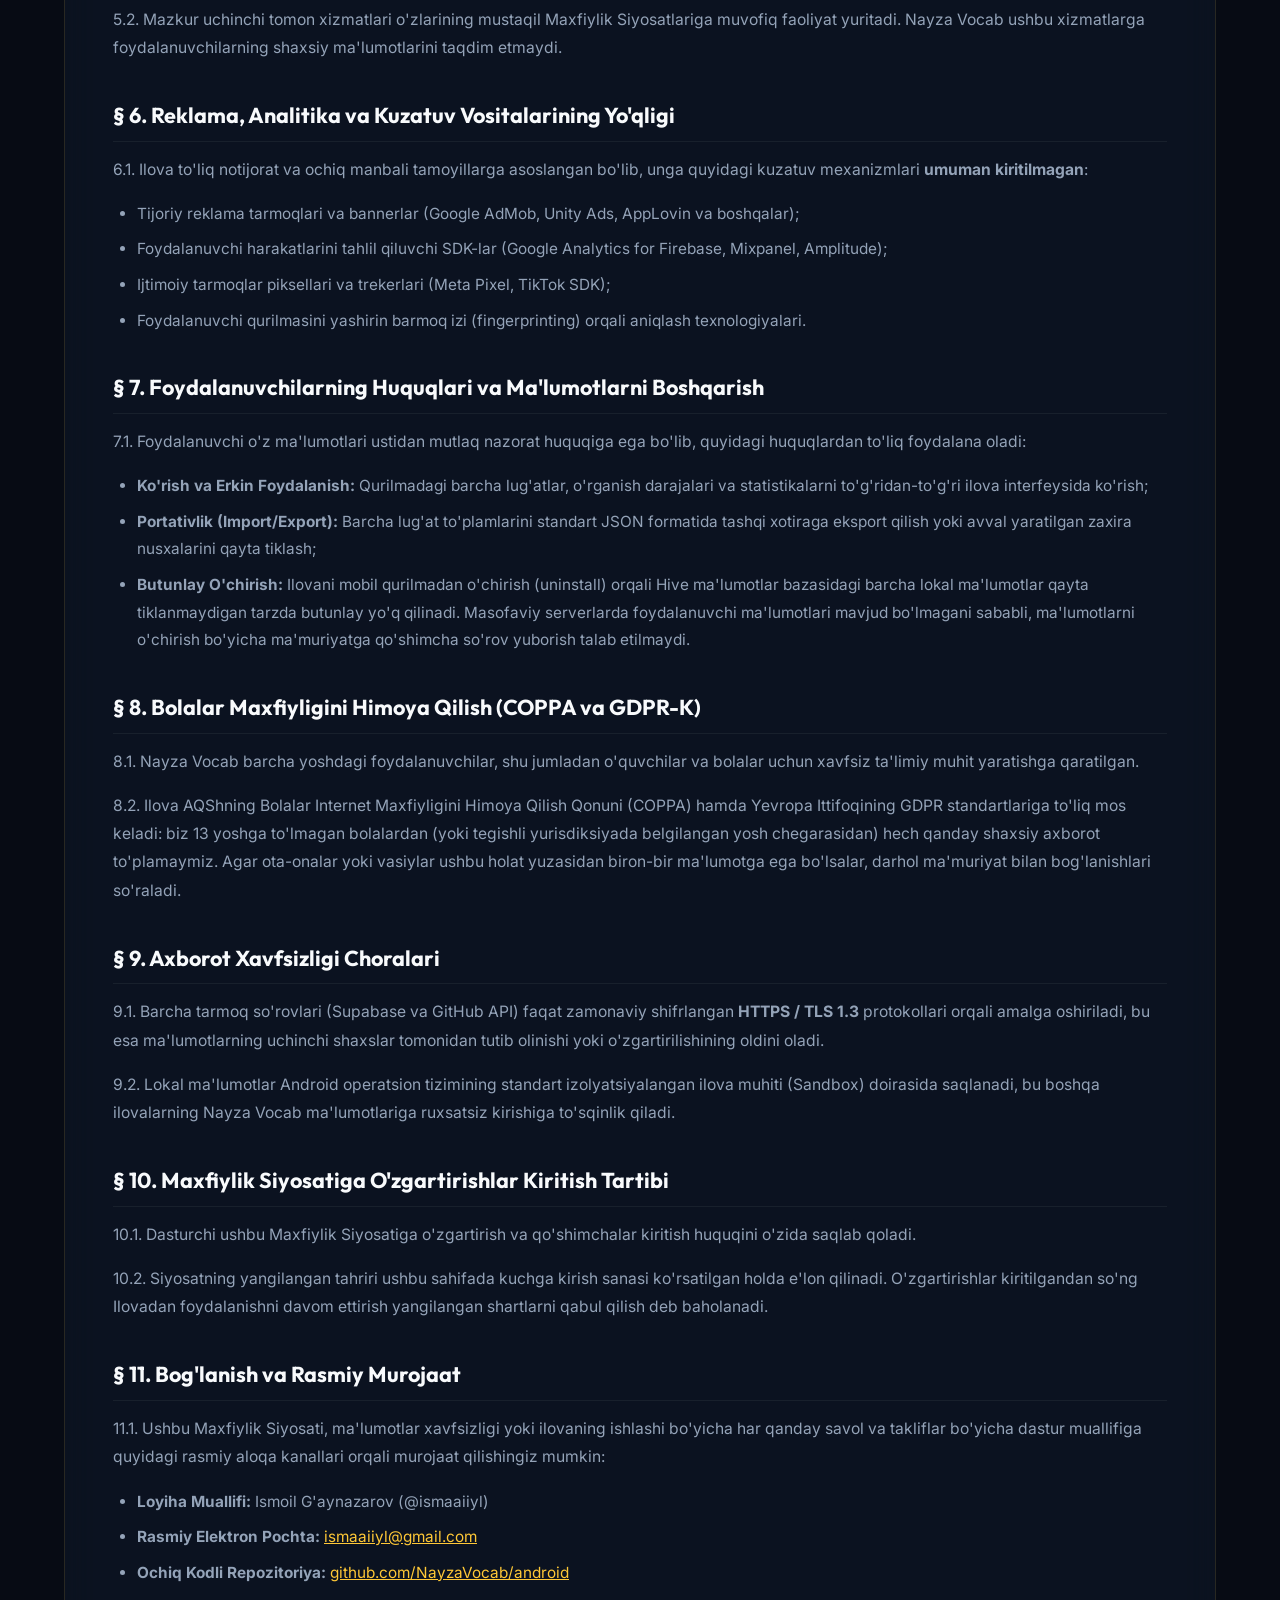
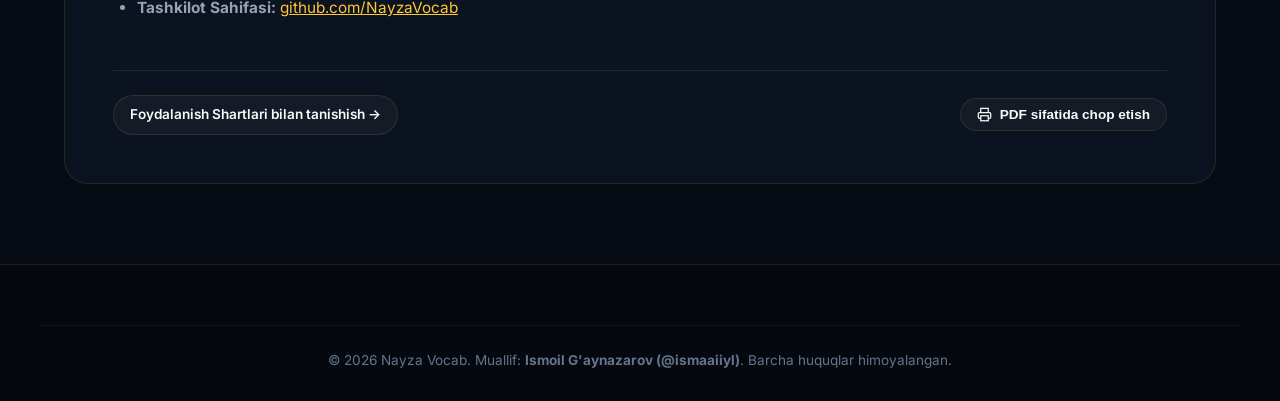
==== commit 1d992a73: "terms/privact" ====
--- a/privacy.html
+++ b/privacy.html
@@ -4,9 +4,9 @@
   <meta charset="UTF-8">
   <meta name="viewport" content="width=device-width, initial-scale=1.0">
   <title>Maxfiylik Siyosati (Privacy Policy) — Nayza Vocab</title>
-  <meta name="description" content="Nayza Vocab ilovasining rasmiy maxfiylik siyosati va ma'lumotlar xavfsizligi qoidalari.">
+  <meta name="description" content="Nayza Vocab ilovasining rasmiy maxfiylik siyosati: ma'lumotlar xavfsizligi, Offline-First arxitekturasi, reklama yo'qligi va foydalanuvchi huquqlari.">
+  <link rel="canonical" href="https://nayzavocab.ismaaiiyl.me/privacy">
   <link rel="icon" type="image/png" href="assets/logo.png">
-
   <link rel="preconnect" href="https://fonts.googleapis.com">
   <link rel="preconnect" href="https://fonts.gstatic.com" crossorigin>
   <link href="https://fonts.googleapis.com/css2?family=Inter:wght@400;500;600;700&family=Outfit:wght@600;700;800&display=swap" rel="stylesheet">
@@ -18,12 +18,9 @@
   <header class="header">
     <div class="container nav-container">
       <a href="index.html" class="brand">
-        <div class="brand-icon">
-          <img src="assets/logo.png" alt="Nayza Vocab Logo">
-        </div>
+        <div class="brand-icon"><img src="assets/logo.png" alt="Nayza Vocab Logo"></div>
         <span class="brand-text">NAYZA VOCAB</span>
       </a>
-
       <nav>
         <ul class="nav-menu">
           <li><a href="index.html#hero" class="nav-link">Asosiy</a></li>
@@ -32,77 +29,314 @@
           <li><a href="terms.html" class="nav-link">Shartlar</a></li>
         </ul>
       </nav>
-
       <a href="index.html#download" class="nav-btn">Yuklab olish</a>
-      <button class="menu-toggle" aria-label="Menyu">☰</button>
+      <button class="menu-toggle" aria-label="Menyu">&#x2630;</button>
     </div>
   </header>
 
   <!-- LEGAL CONTENT -->
   <main class="legal-page">
     <div class="container">
-      <div class="legal-content">
+      <article class="legal-content">
+
+        <!-- HEADER META BAR -->
+        <div class="legal-header-meta">
+          <div>
+            <span class="legal-badge-pill">Rasmiy Yuridik Hujjat</span>
+          </div>
+          <div class="legal-actions">
+            <button type="button" onclick="window.print()" class="btn-legal-action" title="Hujjatni PDF sifatida saqlash yoki chop etish">
+              <svg width="16" height="16" viewBox="0 0 24 24" fill="none" stroke="currentColor" stroke-width="2">
+                <polyline points="6 9 6 2 18 2 18 9"></polyline>
+                <path d="M6 18H4a2 2 0 0 1-2-2v-5a2 2 0 0 1 2-2h16a2 2 0 0 1 2 2v5a2 2 0 0 1-2 2h-2"></path>
+                <rect x="6" y="14" width="12" height="8"></rect>
+              </svg>
+              <span>PDF sifatida saqlash / Chop etish</span>
+            </button>
+            <a href="terms.html" class="btn-legal-action">
+              <span>Foydalanish Shartlari &rarr;</span>
+            </a>
+          </div>
+        </div>
+
         <h1 class="legal-title">Maxfiylik Siyosati (Privacy Policy)</h1>
-        <p class="legal-update">Oxirgi yangilanish: 26-Oktyabr, 2026</p>
-
+
+        <div class="legal-meta-row">
+          <div class="legal-meta-item">Kuchga kirish sanasi: <strong>27-Oktyabr, 2026</strong></div>
+          <div class="legal-meta-item">Hujjat versiyasi: <strong>1.1</strong></div>
+          <div class="legal-meta-item">Status: <strong style="color: #4ade80;">Amalda</strong></div>
+          <div class="legal-meta-item">Yurisdiksiya: <strong>Xalqaro / Ochiq Kodli</strong></div>
+        </div>
+
+        <!-- EXECUTIVE SUMMARY TABLE -->
+        <div class="legal-summary-box">
+          <table class="legal-summary-table">
+            <thead>
+              <tr>
+                <th>Mezon / Ko'rsatkich</th>
+                <th>Holat</th>
+                <th>Huquqiy Asos va Tavsif</th>
+              </tr>
+            </thead>
+            <tbody>
+              <tr>
+                <td><strong>Lokal Saqlash (Offline-First)</strong></td>
+                <td><span class="legal-status-tag yes">To'liq Qo'llab-quvvatlanadi</span></td>
+                <td>Barcha shaxsiy lug'atlar va natijalar faqat foydalanuvchi qurilmasida (Hive NoSQL) saqlanadi.</td>
+              </tr>
+              <tr>
+                <td><strong>Shaxsiy Ma'lumotlarni To'plash</strong></td>
+                <td><span class="legal-status-tag no">To'planmaydi</span></td>
+                <td>Ism, telefon raqam, elektron pochta, kontaktlar va aniq geolokatsiya talab qilinmaydi va yig'ilmaydi.</td>
+              </tr>
+              <tr>
+                <td><strong>Tijorat Reklamasi</strong></td>
+                <td><span class="legal-status-tag no">Mavjud Emas</span></td>
+                <td>Ilovada Google AdMob, Meta Audience Network yoki boshqa reklama SDK-lari umuman mavjud emas.</td>
+              </tr>
+              <tr>
+                <td><strong>Xatti-harakat Analitikasi</strong></td>
+                <td><span class="legal-status-tag no">Mavjud Emas</span></td>
+                <td>Foydalanuvchilar harakatlarini kuzatuvchi hech qanday telemetriya yoki tahliliy trekerlar o'rnatilmagan.</td>
+              </tr>
+              <tr>
+                <td><strong>Uchinchi Shaxslarga Sotish</strong></td>
+                <td><span class="legal-status-tag no">Qat'iyan Man Etilgan</span></td>
+                <td>Foydalanuvchiga tegishli hech qanday ma'lumot uchinchi tomonlarga sotilmaydi, ijaraga berilmaydi yoki uzatilmaydi.</td>
+              </tr>
+              <tr>
+                <td><strong>Bolalar Xavfsizligi (COPPA)</strong></td>
+                <td><span class="legal-status-tag yes">To'liq Mos</span></td>
+                <td>13 yoshga to'lmagan bolalardan hech qanday ma'lumot olinmaydi, ta'limiy maqsadlar uchun xavfsiz.</td>
+              </tr>
+            </tbody>
+          </table>
+        </div>
+
+        <!-- TABLE OF CONTENTS -->
+        <nav class="legal-toc" aria-label="Hujjat Mundarijasi">
+          <div class="legal-toc-title">Mundarija</div>
+          <ol class="legal-toc-list">
+            <li><a href="#section-1">&sect; 1. Umumiy Qoidalar va Ma'lumot Nazoratchisi</a></li>
+            <li><a href="#section-2">&sect; 2. Offline-First Arxitekturasi va Lokal Ma'lumotlar Bazasi</a></li>
+            <li><a href="#section-3">&sect; 3. Shaxsiy Ma'lumotlarning To'planmasligi Kafolati</a></li>
+            <li><a href="#section-4">&sect; 4. Operatsion Tizim Ruxsatlari (Permissions) va Ularning Maqsadi</a></li>
+            <li><a href="#section-5">&sect; 5. Tarmoq Aloqasi va Uchinchi Tomon Xizmatlari</a></li>
+            <li><a href="#section-6">&sect; 6. Reklama, Analitika va Kuzatuv Vositalarining Yo'qligi</a></li>
+            <li><a href="#section-7">&sect; 7. Foydalanuvchilarning Huquqlari va Ma'lumotlarni Boshqarish</a></li>
+            <li><a href="#section-8">&sect; 8. Bolalar Maxfiyligini Himoya Qilish (COPPA va GDPR-K)</a></li>
+            <li><a href="#section-9">&sect; 9. Axborot Xavfsizligi Choralari</a></li>
+            <li><a href="#section-10">&sect; 10. Maxfiylik Siyosatiga O'zgartirishlar Kiritish Tartibi</a></li>
+            <li><a href="#section-11">&sect; 11. Bog'lanish va Rasmiy Murojaat</a></li>
+          </ol>
+        </nav>
+
+        <!-- LEGAL BODY -->
         <div class="legal-body">
-          <p>
-            Ushbu Maxfiylik Siyosati <strong>Nayza Vocab</strong> ilovasi ("biz", "bizning" yoki "ilova") 
-            foydalanuvchilarining ma'lumotlarini qanday boshqarishi va himoya qilishini tushuntiradi. 
-            Biz sizning shaxsiy ma'lumotlaringiz maxfiyligini hurmat qilamiz va ularni himoya qilishni eng ustuvor vazifa deb bilamiz.
-          </p>
-
-          <h2>1. Ma'lumotlarni To'plash va Saqlash (Offline-First)</h2>
-          <p>
-            Nayza Vocab <strong>Offline-First</strong> tamoyili asosida yaratilgan. Bu degani:
-          </p>
-          <ul>
-            <li><strong>Lokal ma'lumotlar:</strong> Siz kiritgan barcha so'zlar, lug'at to'plamlari, test natijalari va o'rganish statistikasi faqat va faqat qurilmangizning o'zida (Hive NoSQL bazasida) shifrlangan holatda saqlanadi.</li>
-            <li><strong>Shaxsiy ma'lumotlar yig'ilmaydi:</strong> Biz sizning ismingiz, telefon raqamingiz, kontaktlaringiz, fotosuratlaringiz yoki qurilma identifikatorlaringizni to'plamaymiz va uchinchi shaxslarga sotmaymiz.</li>
-          </ul>
-
-          <h2>2. Nayza Cloud Kutubxonasi va Ruxsatlar</h2>
-          <p>
-            Ilova quyidagi funksiyalar uchun minimal tarmoq xizmatlaridan foydalanadi:
-          </p>
-          <ul>
-            <li><strong>Supabase Cloud:</strong> Nayza Cloud bo'limidan ommaviy kitoblar va tayyor lug'at to'plamlarini qurilmangizga yuklab olish uchun internet tarmog'iga ulanish talab etiladi. Bu jarayonda shaxsiy ma'lumotlaringiz serverga uzatilmaydi.</li>
-            <li><strong>Internet ruxsati (INTERNET):</strong> Yangi versiyalarni tekshirish (GitHub Releases API) va Cloud kutubxonadan kitoblarni yuklab olish uchun ishlatiladi.</li>
-            <li><strong>Vibratsiya (VIBRATE):</strong> Test jarayonida javoblarni tasdiqlash uchun taktil (haptik) aloqa berish maqsadida qo'llaniladi.</li>
-          </ul>
-
-          <h2>3. Avtomatik Yangilanishlar (In-App OTA Updates)</h2>
-          <p>
-            Ilova rasmiy GitHub Releases API orqali yangi versiyalar mavjudligini tekshiradi. 
-            Yangi versiya topilganda foydalanuvchining o'z ixtiyori bilan rasmiy o'rnatuvchi APK fayli yuklanadi va Android tizimining standart Package Installer dasturi orqali xavfsiz o'rnatiladi.
-          </p>
-
-          <h2>4. Bolalar Maxfiyligi (COPPA mosligi)</h2>
-          <p>
-            Ilovamiz 13 yoshgacha bo'lgan bolalardan ongli ravishda hech qanday shaxsiy ma'lumot to'plamaydi. Ilova ta'limiy maqsadlarda barcha yoshdagilar uchun xavfsiz hisoblanadi.
-          </p>
-
-          <h2>5. O'zgarishlar va Bog'lanish</h2>
-          <p>
-            Biz ushbu maxfiylik siyosatiga vaqti-vaqti bilan o'zgartirish kiritishimiz mumkin. Har qanday yangilanish shu sahifada e'lon qilinadi.
-          </p>
-          <p>
-            Savol va takliflaringiz bo'lsa, loyiha muallifiga to'g'ridan-to'g'ri murojaat qilishingiz mumkin:
-          </p>
-          <ul>
-            <li><strong>Muallif:</strong> Ismoil (@ismaaiiyl)</li>
-            <li><strong>Email:</strong> <a href="mailto:ismaaiiyl@gmail.com" style="color: var(--gold-primary);">ismaaiiyl@gmail.com</a></li>
-            <li><strong>GitHub:</strong> <a href="https://github.com/NayzaVocab/android" target="_blank" rel="noopener" style="color: var(--gold-primary);">NayzaVocab/android</a></li>
-          </ul>
-        </div>
-      </div>
+
+          <p>
+            Ushbu Maxfiylik Siyosati (keyingi o'rinlarda &laquo;Siyosat&raquo;) <strong>Nayza Vocab</strong> Android ilovasi 
+            (keyingi o'rinlarda &laquo;Ilova&raquo; yoki &laquo;Dastur&raquo;) foydalanuvchilarining huquqlarini himoya qilish, 
+            ma'lumotlar bilan ishlash shaffofligini ta'minlash hamda Google Play Developer siyosati talablariga muvofiqlikni 
+            belgilash maqsadida ishlab chiqilgan.
+          </p>
+
+          <h2 id="section-1">&sect; 1. Umumiy Qoidalar va Ma'lumot Nazoratchisi</h2>
+          <p>
+            1.1. Nayza Vocab ilovasi ochiq kodli ta'limiy loyiha hisoblanadi. Mazkur Siyosat doirasida ma'lumotlar 
+            nazoratchisi va mustaqil dasturchi sifatida Ismoil G'aynazarov (GitHub: <code>@ismaaiiyl</code>) e'tirof etiladi.
+          </p>
+          <p>
+            1.2. Ilovani o'rnatish, undan foydalanish yoki tegishli fayllarni yuklab olish orqali foydalanuvchi ushbu 
+            Siyosatda bayon etilgan shartlarga to'liq va so'zsiz rozilik bildiradi.
+          </p>
+
+          <h2 id="section-2">&sect; 2. Offline-First Arxitekturasi va Lokal Ma'lumotlar Bazasi</h2>
+          <p>
+            2.1. Nayza Vocab fundamental tarzda <strong>Offline-First</strong> (avtonom ishlash) paradigmasi asosida ishlab chiqilgan.
+          </p>
+          <p>
+            2.2. Foydalanuvchi tomonidan kiritilgan yoki ilova orqali shakllantirilgan quyidagi ma'lumotlar 
+            faqat va faqat foydalanuvchining shaxsiy mobil qurilmasida, <strong>Hive NoSQL</strong> lokal ma'lumotlar 
+            bazasida saqlanadi:
+          </p>
+          <ul>
+            <li>Shaxsiy lug'at to'plamlari, qo'shilgan so'zlar, ularning tarjimalari va transkripsiyalari;</li>
+            <li>Spaced Repetition (interval takrorlash) algoritmining hisob-kitoblari, eslab qolish darajalari va intervallari;</li>
+            <li>Mashg'ulotlar tarixi, kunlik statistika, test natijalari va yodlangan so'zlar hisoblagichlari;</li>
+            <li>Foydalanuvchi interfeysi sozlamalari (tanlangan til, audio talaffuz tezligi, bildirishnoma vaqti).</li>
+          </ul>
+          <p>
+            2.3. Ushbu ma'lumotlar masofaviy serverlarga yoki bulutli xotiralarga avtomatik ravishda sinxronizatsiya qilinmaydi 
+            va muallif serverlariga uzatilmaydi.
+          </p>
+
+          <h2 id="section-3">&sect; 3. Shaxsiy Ma'lumotlarning To'planmasligi Kafolati</h2>
+          <p>
+            3.1. Ilova foydalanuvchidan shaxsni identifikatsiyalovchi hech qanday ma'lumotlarni (PII — Personally Identifiable Information) 
+            yig'maydi va talab qilmaydi. Jumladan, quyidagilar qat'iyan to'planmaydi:
+          </p>
+          <ul>
+            <li>Ism, familiya, tug'ilgan sana, jins yoki pasport ma'lumotlari;</li>
+            <li>Telefon raqami, elektron pochta manzili yoki xabar almashish profillari;</li>
+            <li>Qurilmadagi kontaktlar ro'yxati, SMS xabarlar yoki qo'ng'iroqlar tarixi;</li>
+            <li>Aniq yoki taxminiy geografik joylashuv (GPS koordinatalari);</li>
+            <li>Biometrik ma'lumotlar, fotosuratlar, audio yoki video yozuvlar;</li>
+            <li>Qurilmaning doimiy apparat identifikatorlari (IMEI, MAC-manzil, Android ID, Google Advertising ID).</li>
+          </ul>
+
+          <h2 id="section-4">&sect; 4. Operatsion Tizim Ruxsatlari va Ularning Maqsadi</h2>
+          <p>
+            4.1. Ilova faqat uning asosiy funksiyalarini bajarish uchun zarur bo'lgan minimal Android ruxsatlaridan foydalanadi:
+          </p>
+          <div class="legal-table-wrap">
+            <table class="legal-data-table">
+              <thead>
+                <tr>
+                  <th>Ruxsat Nomi</th>
+                  <th>Operatsion Maqsadi</th>
+                  <th>Majburiylik Darajasi</th>
+                </tr>
+              </thead>
+              <tbody>
+                <tr>
+                  <td><code>android.permission.INTERNET</code></td>
+                  <td>Nayza Cloud kutubxonasidan ommaviy lug'at to'plamlarini yuklab olish hamda yangi versiyalarni tekshirish.</td>
+                  <td>Majburiy (faqat onlayn amallar uchun)</td>
+                </tr>
+                <tr>
+                  <td><code>android.permission.VIBRATE</code></td>
+                  <td>Interaktiv testlar paytida to'g'ri yoki noto'g'ri javoblar uchun haptik (taktil) aloqa berish.</td>
+                  <td>Ixtiyoriy (sozlamalardan o'chirish mumkin)</td>
+                </tr>
+                <tr>
+                  <td><code>android.permission.POST_NOTIFICATIONS</code></td>
+                  <td>Kunlik so'z takrorlash eslatmalarini foydalanuvchi belgilagan vaqtda ko'rsatish (Android 13+).</td>
+                  <td>Ixtiyoriy (foydalanuvchi roziligi bilan)</td>
+                </tr>
+                <tr>
+                  <td><code>android.permission.REQUEST_INSTALL_PACKAGES</code></td>
+                  <td>Ilova ichidagi OTA yangilagich (In-App Updater) orqali yuklangan rasmiy APK relizini o'rnatishni boshlash.</td>
+                  <td>Ixtiyoriy (har bir yangilanishda so'raladi)</td>
+                </tr>
+              </tbody>
+            </table>
+          </div>
+
+          <h2 id="section-5">&sect; 5. Tarmoq Aloqasi va Uchinchi Tomon Xizmatlari</h2>
+          <p>
+            5.1. Nayza Vocab quyidagi uchinchi tomon infratuzilmalari bilan faqat ochiq va xavfsiz protokollar orqali bog'lanadi:
+          </p>
+          <ul>
+            <li>
+              <strong>Supabase (Cloud Library):</strong> Faqat ommaviy, mualliflik huquqi cheklanmagan o'quv qo'llanmalari 
+              (masalan, &laquo;Mabdaul Qiroat&raquo;) va tayyor to'plamlarni qurilmaga ko'chirib olish uchun xizmat qiladi. 
+              Foydalanuvchi ushbu so'rovlar davomida tizimda ro'yxatdan o'tmaydi va shaxsiy ma'lumotlarini serverga yubormaydi.
+            </li>
+            <li>
+              <strong>GitHub Releases API:</strong> Dasturning rasmiy ochiq repozitoriyasidagi yangi relizlar mavjudligini 
+              tekshirish va reliz fayllari havolalarini olish uchun qo'llaniladi.
+            </li>
+          </ul>
+          <p>
+            5.2. Mazkur uchinchi tomon xizmatlari o'zlarining mustaqil Maxfiylik Siyosatlariga muvofiq faoliyat yuritadi. 
+            Nayza Vocab ushbu xizmatlarga foydalanuvchilarning shaxsiy ma'lumotlarini taqdim etmaydi.
+          </p>
+
+          <h2 id="section-6">&sect; 6. Reklama, Analitika va Kuzatuv Vositalarining Yo'qligi</h2>
+          <p>
+            6.1. Ilova to'liq notijorat va ochiq manbali tamoyillarga asoslangan bo'lib, unga quyidagi kuzatuv mexanizmlari 
+            <strong>umuman kiritilmagan</strong>:
+          </p>
+          <ul>
+            <li>Tijoriy reklama tarmoqlari va bannerlar (Google AdMob, Unity Ads, AppLovin va boshqalar);</li>
+            <li>Foydalanuvchi harakatlarini tahlil qiluvchi SDK-lar (Google Analytics for Firebase, Mixpanel, Amplitude);</li>
+            <li>Ijtimoiy tarmoqlar piksellari va trekerlari (Meta Pixel, TikTok SDK);</li>
+            <li>Foydalanuvchi qurilmasini yashirin barmoq izi (fingerprinting) orqali aniqlash texnologiyalari.</li>
+          </ul>
+
+          <h2 id="section-7">&sect; 7. Foydalanuvchilarning Huquqlari va Ma'lumotlarni Boshqarish</h2>
+          <p>
+            7.1. Foydalanuvchi o'z ma'lumotlari ustidan mutlaq nazorat huquqiga ega bo'lib, quyidagi huquqlardan to'liq foydalana oladi:
+          </p>
+          <ul>
+            <li><strong>Ko'rish va Erkin Foydalanish:</strong> Qurilmadagi barcha lug'atlar, o'rganish darajalari va statistikalarni to'g'ridan-to'g'ri ilova interfeysida ko'rish;</li>
+            <li><strong>Portativlik (Import/Export):</strong> Barcha lug'at to'plamlarini standart JSON formatida tashqi xotiraga eksport qilish yoki avval yaratilgan zaxira nusxalarini qayta tiklash;</li>
+            <li><strong>Butunlay O'chirish:</strong> Ilovani mobil qurilmadan o'chirish (uninstall) orqali Hive ma'lumotlar bazasidagi barcha lokal ma'lumotlar qayta tiklanmaydigan tarzda butunlay yo'q qilinadi. Masofaviy serverlarda foydalanuvchi ma'lumotlari mavjud bo'lmagani sababli, ma'lumotlarni o'chirish bo'yicha ma'muriyatga qo'shimcha so'rov yuborish talab etilmaydi.</li>
+          </ul>
+
+          <h2 id="section-8">&sect; 8. Bolalar Maxfiyligini Himoya Qilish (COPPA va GDPR-K)</h2>
+          <p>
+            8.1. Nayza Vocab barcha yoshdagi foydalanuvchilar, shu jumladan o'quvchilar va bolalar uchun xavfsiz ta'limiy muhit 
+            yaratishga qaratilgan.
+          </p>
+          <p>
+            8.2. Ilova AQShning Bolalar Internet Maxfiyligini Himoya Qilish Qonuni (COPPA) hamda Yevropa Ittifoqining GDPR 
+            standartlariga to'liq mos keladi: biz 13 yoshga to'lmagan bolalardan (yoki tegishli yurisdiksiyada belgilangan yosh chegarasidan) 
+            hech qanday shaxsiy axborot to'plamaymiz. Agar ota-onalar yoki vasiylar ushbu holat yuzasidan biron-bir ma'lumotga ega bo'lsalar, 
+            darhol ma'muriyat bilan bog'lanishlari so'raladi.
+          </p>
+
+          <h2 id="section-9">&sect; 9. Axborot Xavfsizligi Choralari</h2>
+          <p>
+            9.1. Barcha tarmoq so'rovlari (Supabase va GitHub API) faqat zamonaviy shifrlangan <strong>HTTPS / TLS 1.3</strong> protokollari 
+            orqali amalga oshiriladi, bu esa ma'lumotlarning uchinchi shaxslar tomonidan tutib olinishi yoki o'zgartirilishining oldini oladi.
+          </p>
+          <p>
+            9.2. Lokal ma'lumotlar Android operatsion tizimining standart izolyatsiyalangan ilova muhiti (Sandbox) doirasida saqlanadi, 
+            bu boshqa ilovalarning Nayza Vocab ma'lumotlariga ruxsatsiz kirishiga to'sqinlik qiladi.
+          </p>
+
+          <h2 id="section-10">&sect; 10. Maxfiylik Siyosatiga O'zgartirishlar Kiritish Tartibi</h2>
+          <p>
+            10.1. Dasturchi ushbu Maxfiylik Siyosatiga o'zgartirish va qo'shimchalar kiritish huquqini o'zida saqlab qoladi.
+          </p>
+          <p>
+            10.2. Siyosatning yangilangan tahriri ushbu sahifada kuchga kirish sanasi ko'rsatilgan holda e'lon qilinadi. 
+            O'zgartirishlar kiritilgandan so'ng Ilovadan foydalanishni davom ettirish yangilangan shartlarni qabul qilish deb baholanadi.
+          </p>
+
+          <h2 id="section-11">&sect; 11. Bog'lanish va Rasmiy Murojaat</h2>
+          <p>
+            11.1. Ushbu Maxfiylik Siyosati, ma'lumotlar xavfsizligi yoki ilovaning ishlashi bo'yicha har qanday savol va takliflar 
+            bo'yicha dastur muallifiga quyidagi rasmiy aloqa kanallari orqali murojaat qilishingiz mumkin:
+          </p>
+          <ul>
+            <li><strong>Loyiha Muallifi:</strong> Ismoil G'aynazarov (@ismaaiiyl)</li>
+            <li><strong>Rasmiy Elektron Pochta:</strong> <a href="mailto:ismaaiiyl@gmail.com" style="color: var(--gold-primary);">ismaaiiyl@gmail.com</a></li>
+            <li><strong>Ochiq Kodli Repozitoriya:</strong> <a href="https://github.com/NayzaVocab/android" target="_blank" rel="noopener" style="color: var(--gold-primary);">github.com/NayzaVocab/android</a></li>
+            <li><strong>Tashkilot Sahifasi:</strong> <a href="https://github.com/NayzaVocab" target="_blank" rel="noopener" style="color: var(--gold-primary);">github.com/NayzaVocab</a></li>
+          </ul>
+
+        </div>
+
+        <!-- FOOTER SWITCH -->
+        <div class="legal-footer-switch">
+          <div>
+            <a href="terms.html" class="btn-legal-action">
+              <span>Foydalanish Shartlari bilan tanishish &rarr;</span>
+            </a>
+          </div>
+          <div>
+            <button type="button" onclick="window.print()" class="btn-legal-action">
+              <svg width="15" height="15" viewBox="0 0 24 24" fill="none" stroke="currentColor" stroke-width="2">
+                <polyline points="6 9 6 2 18 2 18 9"></polyline>
+                <path d="M6 18H4a2 2 0 0 1-2-2v-5a2 2 0 0 1 2-2h16a2 2 0 0 1 2 2v5a2 2 0 0 1-2 2h-2"></path>
+                <rect x="6" y="14" width="12" height="8"></rect>
+              </svg>
+              <span>PDF sifatida chop etish</span>
+            </button>
+          </div>
+        </div>
+
+      </article>
     </div>
   </main>
 
   <!-- FOOTER -->
   <footer class="footer">
     <div class="container footer-bottom">
-      <p>© 2026 Nayza Vocab. Muallif: <strong>Ismoil (@ismaaiiyl)</strong>. Barcha huquqlar himoyalangan.</p>
+      <p>&copy; <span id="current-year">2026</span> Nayza Vocab. Muallif: <strong>Ismoil G'aynazarov (@ismaaiiyl)</strong>. Barcha huquqlar himoyalangan.</p>
     </div>
   </footer>
 
--- a/css/style.css
+++ b/css/style.css
@@ -628,51 +628,334 @@
 
 /* ================= LEGAL PAGES (PRIVACY & TERMS) ================= */
 .legal-page {
-  padding: 140px 0 80px;
+  padding: 130px 0 80px;
 }
 
 .legal-content {
   background: var(--bg-card);
   border: 1px solid var(--border-subtle);
   border-radius: var(--radius-lg);
-  padding: 50px;
+  padding: 48px;
   backdrop-filter: blur(16px);
+}
+
+.legal-header-meta {
+  display: flex;
+  justify-content: space-between;
+  align-items: center;
+  flex-wrap: wrap;
+  gap: 16px;
+  margin-bottom: 24px;
+  padding-bottom: 20px;
+  border-bottom: 1px solid var(--border-subtle);
+}
+
+.legal-badge-pill {
+  display: inline-block;
+  background: rgba(255, 200, 55, 0.08);
+  border: 1px solid rgba(255, 200, 55, 0.25);
+  color: var(--gold-primary);
+  font-size: 0.76rem;
+  font-weight: 700;
+  text-transform: uppercase;
+  letter-spacing: 1.5px;
+  padding: 4px 12px;
+  border-radius: var(--radius-pill);
+}
+
+.legal-actions {
+  display: flex;
+  align-items: center;
+  gap: 10px;
+  flex-wrap: wrap;
+}
+
+.btn-legal-action {
+  display: inline-flex;
+  align-items: center;
+  gap: 8px;
+  background: rgba(255, 255, 255, 0.04);
+  border: 1px solid var(--border-subtle);
+  color: var(--text-main);
+  padding: 8px 16px;
+  border-radius: var(--radius-pill);
+  font-size: 0.85rem;
+  font-weight: 600;
+  text-decoration: none;
+  cursor: pointer;
+  transition: var(--transition);
+}
+
+.btn-legal-action:hover {
+  background: rgba(255, 200, 55, 0.1);
+  border-color: var(--gold-primary);
+  color: var(--gold-primary);
 }
 
 .legal-title {
   font-family: var(--font-heading);
-  font-size: 2.5rem;
+  font-size: 2.4rem;
+  font-weight: 800;
+  color: var(--text-main);
+  letter-spacing: -0.5px;
+  margin-bottom: 8px;
+}
+
+.legal-meta-row {
+  display: flex;
+  flex-wrap: wrap;
+  gap: 16px 24px;
+  font-size: 0.88rem;
+  color: var(--text-dim);
+  margin-bottom: 32px;
+}
+
+.legal-meta-item strong {
+  color: var(--text-muted);
+}
+
+/* Formal Legal Summary Table */
+.legal-summary-box {
+  background: rgba(14, 22, 38, 0.5);
+  border: 1px solid var(--border-subtle);
+  border-radius: var(--radius-md);
+  overflow-x: auto;
+  margin: 28px 0 36px;
+}
+
+.legal-summary-table {
+  width: 100%;
+  border-collapse: collapse;
+  font-size: 0.9rem;
+  text-align: left;
+}
+
+.legal-summary-table th {
+  background: rgba(255, 200, 55, 0.05);
   color: var(--gold-primary);
-  margin-bottom: 12px;
-}
-
-.legal-update {
-  font-size: 0.9rem;
-  color: var(--text-dim);
+  font-weight: 700;
+  padding: 12px 18px;
+  border-bottom: 1px solid var(--border-subtle);
+  font-size: 0.8rem;
+  text-transform: uppercase;
+  letter-spacing: 0.5px;
+}
+
+.legal-summary-table td {
+  padding: 12px 18px;
+  border-bottom: 1px solid rgba(255, 255, 255, 0.04);
+  color: var(--text-muted);
+}
+
+.legal-summary-table tr:last-child td {
+  border-bottom: none;
+}
+
+.legal-status-tag {
+  display: inline-block;
+  font-size: 0.75rem;
+  font-weight: 700;
+  padding: 2px 8px;
+  border-radius: 4px;
+}
+
+.legal-status-tag.yes {
+  background: rgba(34, 197, 94, 0.15);
+  color: #4ade80;
+  border: 1px solid rgba(34, 197, 94, 0.3);
+}
+
+.legal-status-tag.no {
+  background: rgba(239, 68, 68, 0.15);
+  color: #f87171;
+  border: 1px solid rgba(239, 68, 68, 0.3);
+}
+
+/* Table of Contents */
+.legal-toc {
+  background: rgba(14, 22, 38, 0.4);
+  border: 1px solid var(--border-subtle);
+  border-radius: var(--radius-md);
+  padding: 24px 28px;
   margin-bottom: 40px;
-  border-bottom: 1px solid var(--border-subtle);
-  padding-bottom: 16px;
+}
+
+.legal-toc-title {
+  font-family: var(--font-heading);
+  font-size: 0.95rem;
+  font-weight: 700;
+  color: var(--gold-primary);
+  text-transform: uppercase;
+  letter-spacing: 1px;
+  margin-bottom: 14px;
+}
+
+.legal-toc-list {
+  padding-left: 20px;
+  color: var(--text-muted);
+  font-size: 0.92rem;
+  line-height: 2;
+}
+
+.legal-toc-list a {
+  color: var(--text-muted);
+  text-decoration: none;
+  transition: color 0.2s;
+}
+
+.legal-toc-list a:hover {
+  color: var(--gold-primary);
+  text-decoration: underline;
+}
+
+/* Legal Body */
+.legal-body {
+  color: var(--text-muted);
 }
 
 .legal-body h2 {
   font-family: var(--font-heading);
-  font-size: 1.5rem;
+  font-size: 1.35rem;
+  font-weight: 700;
   color: var(--text-main);
-  margin: 32px 0 12px;
+  margin: 36px 0 14px;
+  padding-bottom: 8px;
+  border-bottom: 1px solid rgba(255, 255, 255, 0.06);
+}
+
+.legal-body h3 {
+  font-size: 1.1rem;
+  font-weight: 600;
+  color: var(--text-main);
+  margin: 20px 0 10px;
 }
 
 .legal-body p {
   color: var(--text-muted);
   margin-bottom: 16px;
-  font-size: 1rem;
+  font-size: 0.98rem;
   line-height: 1.8;
 }
 
-.legal-body ul {
+.legal-body ul, .legal-body ol {
   padding-left: 24px;
-  color: var(--text-muted);
   margin-bottom: 20px;
   line-height: 1.8;
+}
+
+.legal-body li {
+  margin-bottom: 8px;
+  font-size: 0.96rem;
+}
+
+.legal-quote {
+  background: rgba(255, 200, 55, 0.04);
+  border-left: 3px solid var(--gold-primary);
+  padding: 16px 20px;
+  border-radius: 0 var(--radius-sm) var(--radius-sm) 0;
+  margin: 20px 0;
+  font-size: 0.92rem;
+  line-height: 1.7;
+  color: var(--text-main);
+}
+
+.legal-table-wrap {
+  overflow-x: auto;
+  margin: 20px 0 24px;
+  border: 1px solid var(--border-subtle);
+  border-radius: var(--radius-sm);
+}
+
+.legal-data-table {
+  width: 100%;
+  border-collapse: collapse;
+  font-size: 0.88rem;
+  text-align: left;
+}
+
+.legal-data-table th {
+  background: rgba(255, 255, 255, 0.03);
+  color: var(--text-main);
+  padding: 10px 14px;
+  border-bottom: 1px solid var(--border-subtle);
+  font-weight: 600;
+}
+
+.legal-data-table td {
+  padding: 10px 14px;
+  border-bottom: 1px solid rgba(255, 255, 255, 0.04);
+  color: var(--text-muted);
+}
+
+.legal-footer-switch {
+  display: flex;
+  justify-content: space-between;
+  align-items: center;
+  flex-wrap: wrap;
+  gap: 14px;
+  margin-top: 48px;
+  padding-top: 24px;
+  border-top: 1px solid var(--border-subtle);
+}
+
+/* Print Stylesheet for Official PDF Generation */
+@media print {
+  body {
+    background: #ffffff !important;
+    color: #111827 !important;
+    background-image: none !important;
+    font-size: 11pt !important;
+    line-height: 1.6 !important;
+  }
+
+  .header, .footer, .legal-actions, .legal-footer-switch, .menu-toggle {
+    display: none !important;
+  }
+
+  .legal-page {
+    padding: 0 !important;
+  }
+
+  .legal-content {
+    background: none !important;
+    border: none !important;
+    padding: 0 !important;
+    backdrop-filter: none !important;
+    box-shadow: none !important;
+  }
+
+  .legal-title {
+    color: #000000 !important;
+    font-size: 22pt !important;
+  }
+
+  .legal-body h2 {
+    color: #000000 !important;
+    border-bottom: 1px solid #d1d5db !important;
+    page-break-after: avoid;
+  }
+
+  .legal-body p, .legal-body li {
+    color: #374151 !important;
+  }
+
+  .legal-summary-box, .legal-toc, .legal-quote, .legal-table-wrap {
+    background: #f9fafb !important;
+    border: 1px solid #e5e7eb !important;
+    color: #111827 !important;
+    page-break-inside: avoid;
+  }
+
+  .legal-summary-table th, .legal-data-table th {
+    background: #f3f4f6 !important;
+    color: #111827 !important;
+    border-bottom: 1px solid #e5e7eb !important;
+  }
+
+  .legal-summary-table td, .legal-data-table td {
+    color: #374151 !important;
+    border-bottom: 1px solid #e5e7eb !important;
+  }
 }
 
 /* ================= FOOTER ================= */
@@ -1074,6 +1357,54 @@
     font-size: 0.76rem;
     line-height: 1.5;
   }
+
+  /* Legal Pages Mobile */
+  .legal-page {
+    padding: 90px 0 40px;
+  }
+
+  .legal-content {
+    padding: 26px 18px;
+    border-radius: 18px;
+  }
+
+  .legal-title {
+    font-size: 1.85rem;
+  }
+
+  .legal-header-meta {
+    flex-direction: column;
+    align-items: flex-start;
+    gap: 12px;
+  }
+
+  .legal-actions {
+    width: 100%;
+  }
+
+  .btn-legal-action {
+    width: 100%;
+    justify-content: center;
+  }
+
+  .legal-meta-row {
+    flex-direction: column;
+    gap: 6px;
+    margin-bottom: 24px;
+  }
+
+  .legal-toc {
+    padding: 18px 20px;
+  }
+
+  .legal-footer-switch {
+    flex-direction: column;
+    align-items: stretch;
+  }
+
+  .legal-footer-switch .btn-legal-action {
+    text-align: center;
+  }
 }
 
 @media (max-width: 420px) {
